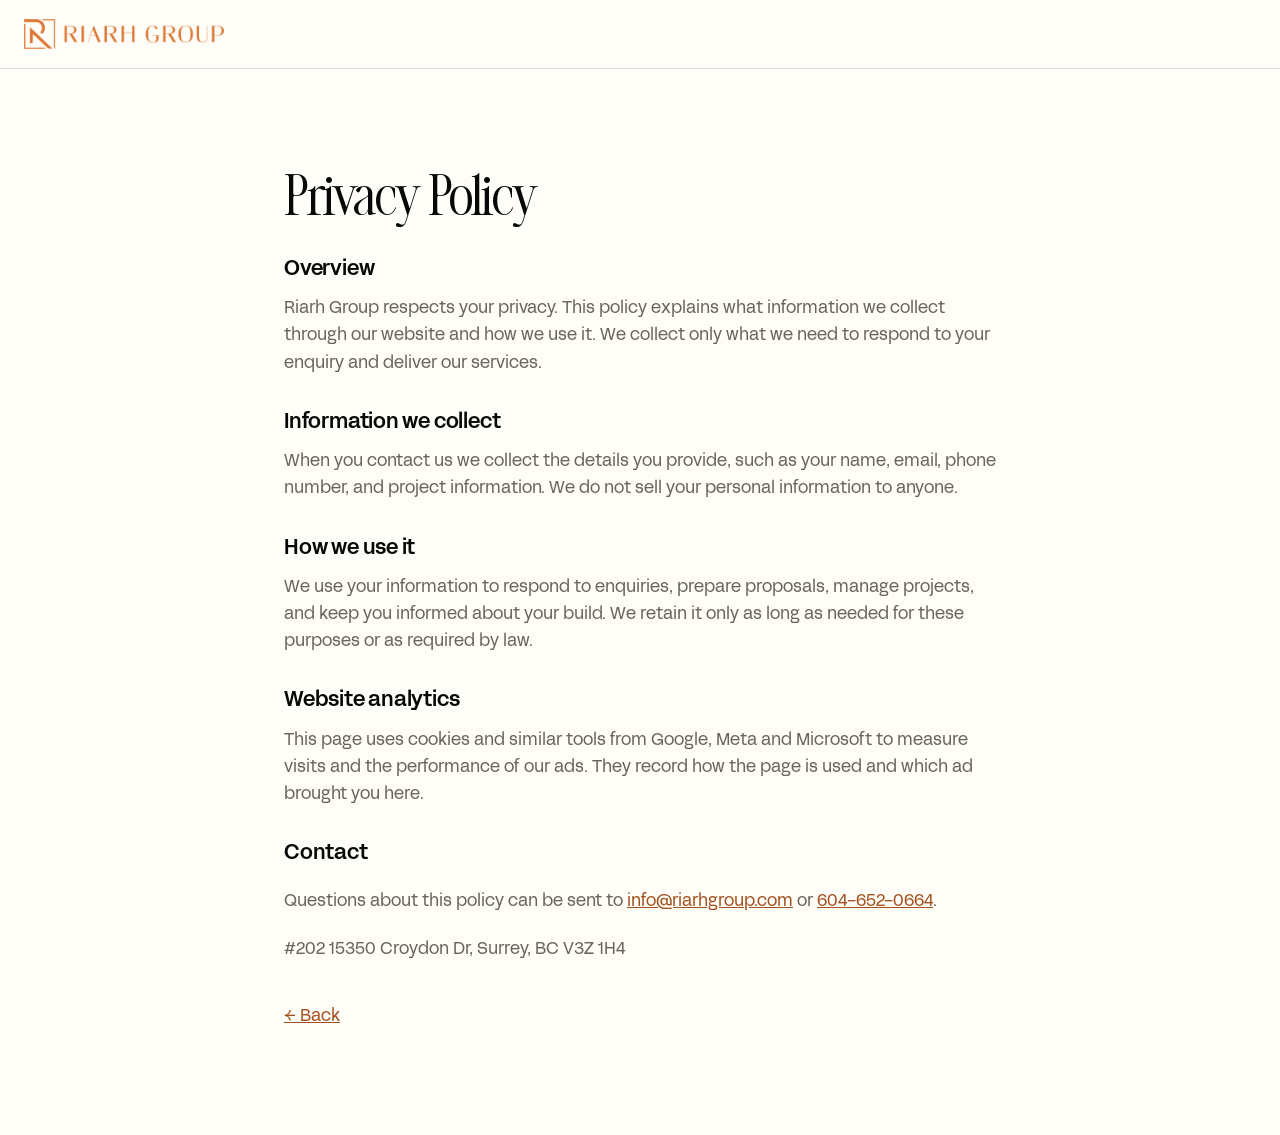
==== privacy.html @ 3d9ef0bd "Riarh Group commercial landing page" ====
<!doctype html>
<html lang="en-CA">
<head>
<meta charset="utf-8">
<meta name="viewport" content="width=device-width,initial-scale=1">
<title>Privacy Policy | Riarh Group</title>
<meta name="robots" content="noindex">
<meta name="theme-color" content="#fffdf8">
<link rel="icon" href="assets/riarh-favicon-192.png">
<link rel="stylesheet" href="styles.css">
<style>
.sec{padding:var(--s9) 0}
.pp{max-width:760px}.pp h1{font-size:var(--fs-h2)}.pp h2{font:500 var(--fs-h3)/1.3 var(--b);margin:var(--s6) 0 var(--s3)}
.pp p{color:var(--mute)}.pp a{display:inline-flex;align-items:center;min-height:44px}.pp p+p{margin-top:var(--s3)}
</style>
</head>
<body>
<header class="top"><div class="wrap"><a class="logo" href="index.html"><img src="assets/riarh-wordmark.png" width="482" height="72" alt="Riarh Group"></a></div></header>
<main class="sec"><div class="wrap pp">
<h1>Privacy Policy</h1>
<h2>Overview</h2>
<p>Riarh Group respects your privacy. This policy explains what information we collect through our website and how we use it. We collect only what we need to respond to your enquiry and deliver our services.</p>
<h2>Information we collect</h2>
<p>When you contact us we collect the details you provide, such as your name, email, phone number, and project information. We do not sell your personal information to anyone.</p>
<h2>How we use it</h2>
<p>We use your information to respond to enquiries, prepare proposals, manage projects, and keep you informed about your build. We retain it only as long as needed for these purposes or as required by law.</p>
<h2>Website analytics</h2>
<p>This page uses cookies and similar tools from Google, Meta and Microsoft to measure visits and the performance of our ads. They record how the page is used and which ad brought you here.</p>
<h2>Contact</h2>
<p>Questions about this policy can be sent to <a href="mailto:info@riarhgroup.com">info@riarhgroup.com</a> or <a href="tel:+16046520664">604-652-0664</a>.</p>
<p>#202 15350 Croydon Dr, Surrey, BC V3Z 1H4</p>
<p style="margin-top:var(--s6)"><a href="index.html">&larr; Back</a></p>
</div></main>
<script src="app.js" defer></script>
</body>
</html>
---- styles.css ----
/* Riarh Group commercial landing page. One stylesheet.
   Cream #fffdf8 page, charcoal #080808 text, terracotta #da7734, tan #b99f7c; light base with two dark bands (rent
   clock, final call to action). Every rule below is the readable final frame: motion.js and hero3d.js only move things
   away from it while a scene plays, then hand it back, so no-JS and reduced motion show the final state.
   Fonts: Silver Editorial (display) + Acid Grotesk 400/500 (body), self-hosted. Every font-size, gap and padding
   comes from the tokens below. */

@font-face{font-family:"Silver Editorial";src:url(assets/fonts/silver-editorial.woff2) format("woff2");font-weight:400;font-display:swap}
@font-face{font-family:"Acid Grotesk";src:url(assets/fonts/acid-grotesk-normal.woff2) format("woff2");font-weight:400;font-display:swap}
@font-face{font-family:"Acid Grotesk";src:url(assets/fonts/acid-grotesk-medium.woff2) format("woff2");font-weight:500;font-display:swap}
/* Until Acid Grotesk arrives, Arial is drawn at about Acid's width (106%), so the hero lines break the same way before
   and after the swap and the form does not jump. */
@font-face{font-family:"Acid Fallback";src:local("Arial"),local("Liberation Sans");size-adjust:106%;ascent-override:80.6%;descent-override:19%;line-gap-override:0%}
/* Display headings: Silver Editorial's comma, period, apostrophe, hyphen and colon nearly vanish at 1x ("Thanks, Sam"
   read as "Thanks. Sam"), so "Riarh Display" takes those few characters from Acid Grotesk. The later face wins for the
   characters in its unicode-range; everything else comes from Silver Editorial (same file as the preload). */
@font-face{font-family:"Riarh Display";src:url(assets/fonts/silver-editorial.woff2) format("woff2");font-weight:400;font-display:swap}
@font-face{font-family:"Riarh Display";src:url(assets/fonts/acid-grotesk-normal.woff2) format("woff2");font-weight:400;font-display:swap;unicode-range:U+2C,U+2E,U+27,U+2018,U+2019,U+2D,U+3A,U+3B}

:root{
  /* colour: brand values; neutrals tinted warm toward the terracotta */
  --bg:#fffdf8; --bg-2:#f5efe4; --card:#fffdf8; --opt:#faf6ef;
  --ink:#080808; --ink-2:#14120f; --ink-3:#24201c;
  --mute:#6b645c; --line:rgba(8,8,8,.12); --line-2:rgba(8,8,8,.24); --paper-line:#e2d9cb;
  --on-dark:#fffdf8; --on-dark-mute:#a8a29a; --dline:rgba(255,253,248,.16); --dline-2:rgba(255,253,248,.3);
  --accent:#da7734; --accent-d:#c4652a; --accent-t:#a3521f; --accent-wash:#f8e9dd; --tan:#b99f7c;
  --err-paper:#b42318;
  /* type scale (10 sizes) */
  --fs-h1:clamp(34px,3.9vw,56px); --fs-callout:clamp(17px,1.65vw,23px); --fs-h2:clamp(30px,3.2vw,46px);
  --fs-h3:21px; --fs-lg:19px; --fs-body:17px; --fs-sm:15px; --fs-label:13px;
  --fs-num:clamp(56px,6.6vw,96px); --fs-xs:11px;
  /* 4px spacing scale */
  --s1:4px; --s2:8px; --s3:12px; --s4:16px; --s5:24px; --s6:32px; --s7:48px; --s8:64px; --s9:96px;
  --radius:10px; --radius-l:14px; --max:1320px; --pad:var(--s5); --sec:var(--s9);
  --d:"Riarh Display","Silver Editorial","Times New Roman",serif;
  --b:"Acid Grotesk","Acid Fallback",system-ui,-apple-system,"Segoe UI",sans-serif;
  --xo:cubic-bezier(.16,1,.3,1);
}
*,*::before,*::after{box-sizing:border-box}
html{-webkit-text-size-adjust:100%;scroll-behavior:smooth;scroll-padding-top:84px;color-scheme:light}
body{margin:0;background:var(--bg);color:var(--ink);font:400 var(--fs-body)/1.6 var(--b);-webkit-font-smoothing:antialiased}
img{max-width:100%;display:block;height:auto}
figure{margin:0}
[hidden]{display:none!important}
a{color:var(--accent-t)}
h1,h2,h3{margin:0;font-weight:400}
h1,h2{font-family:var(--d);letter-spacing:-.01em}
/* Silver Editorial's ascenders + descenders measure ~1.36em of ink (p/y/g over l/k/d): below ~1.42 they touch. */
h1{font-size:var(--fs-h1);line-height:1.44}
h2{font-size:var(--fs-h2);line-height:1.42}
h3{font:500 var(--fs-h3)/1.3 var(--b)}
p,ul,ol{margin:0}
::selection{background:var(--accent);color:var(--ink)}
.wrap{max-width:var(--max);margin:0 auto;padding:0 var(--pad)}
.sr{position:absolute!important;width:1px;height:1px;overflow:hidden;clip:rect(0 0 0 0);white-space:nowrap}

/* Buttons: one primary style everywhere; ghost is the same shape outlined. */
.btn{display:inline-flex;align-items:center;justify-content:center;gap:var(--s3);min-height:52px;padding:0 var(--s5);border-radius:8px;
  background:var(--accent);color:var(--ink);border:1.5px solid var(--accent);font:500 var(--fs-body)/1 var(--b);text-decoration:none;cursor:pointer;
  transition:background .15s,border-color .15s,translate .15s}
.btn:hover{background:var(--accent-d);border-color:var(--accent-d)}
.btn:active{translate:0 1px}
.btn.ghost{background:transparent;color:var(--ink);border-color:var(--line-2)}
.btn.ghost:hover{border-color:var(--accent-t);color:var(--accent-t)}
.btn svg{width:18px;height:18px}
:focus-visible{outline:3px solid var(--accent-t);outline-offset:2px}

/* ---------- Header ---------- */
.top{position:sticky;top:0;z-index:40;background:var(--bg);border-bottom:1px solid var(--line)}
.top .wrap{display:flex;align-items:center;justify-content:space-between;height:68px}
.top .logo{display:inline-flex;align-items:center;min-height:44px}
.top .logo img{width:200px;height:auto}
.top .phone{display:inline-flex;align-items:center;gap:var(--s2);font:500 var(--fs-sm)/1 var(--b);color:var(--ink);text-decoration:none;
  border:1px solid var(--line-2);border-radius:8px;padding:var(--s3) var(--s4);min-height:44px}
.top .phone svg{width:16px;height:16px;color:var(--accent-t)}
.top .phone:hover{border-color:var(--accent-t)}

/* ---------- Hero: words left, the form sitting on a finished interior right ---------- */
/* The photo panel runs from the form column to the right edge of the screen and from the top of the hero to its
   bottom, so the form never floats over empty page: the hero ends 32px under the form. */
.hero{position:relative;overflow:hidden;border-bottom:1px solid var(--line)}
.hgrid{display:grid;grid-template-columns:minmax(0,1fr) minmax(0,500px);column-gap:var(--s8)}
.htext{align-self:center;padding:var(--s6) 0}
.callout{font:400 var(--fs-callout)/1.35 var(--b);color:var(--accent-t);margin-bottom:var(--s4);max-width:32em}
.callout em{font-style:normal;color:var(--accent-t)}
.hero h1{max-width:12.5em}
.offer{margin-top:var(--s5);font-size:var(--fs-lg);line-height:1.55;color:var(--ink);max-width:46ch}
.offer b{font-weight:500;color:var(--ink)}
.h-cta{justify-self:start;margin-top:var(--s5)}
.hproof{margin-top:var(--s5);font:400 var(--fs-label)/1.5 ui-monospace,SFMono-Regular,Menlo,Consolas,monospace;letter-spacing:.02em;color:var(--mute)}
.hproof b{font-weight:400;color:inherit}
.hproof span{margin:0 var(--s2);color:var(--line-2)}
.hstage{--bleed:calc(max(0px,(100vw - var(--max)) / 2) + var(--pad));position:relative;padding:var(--s8) 0 var(--s6) var(--s6)}
.hphoto{position:absolute;z-index:0;top:0;bottom:0;left:0;right:calc(-1 * var(--bleed));background:var(--ink-3)}
/* Desktop: words, the button, the form's first question and the proof line in the left column; the photo card (the
   3D build while it plays) fills the right column. The wrappers step aside so each piece takes its own grid row. */
@media (min-width:1081px){
  .hgrid{min-height:min(calc(100svh - 69px),980px);grid-template-columns:minmax(0,480px) minmax(0,1fr);grid-template-rows:1fr repeat(6,auto) 1fr;padding-block:var(--s4)}
  .htext,.hstage{display:contents}
  .callout,.hero h1,.offer,.h-cta,.formcard,.hproof{grid-column:1}
  .callout{grid-row:2}
  .hero h1{grid-row:3}
  .offer{grid-row:4;margin-top:var(--s3)}
  .h-cta{grid-row:5;margin-top:var(--s4)}
  .formcard{grid-row:6}
  .hproof{grid-row:7;margin-top:var(--s4)}
  .hcard{grid-column:2;grid-row:2/8;align-self:center}
  .hphoto{position:relative;aspect-ratio:4/3;right:auto;border-radius:var(--radius-l)}
  .hphoto img{position:absolute;inset:0}
}
.hphoto img{width:100%;height:100%;object-fit:cover}
.hphoto figcaption{position:absolute;bottom:var(--s4);left:var(--s4);padding:var(--s1) var(--s3);border-radius:6px;background:var(--ink);color:var(--on-dark-mute);font-size:var(--fs-label);line-height:1.6}
.hphoto figcaption b{font-weight:500;color:var(--on-dark)}
.hphoto figcaption::before{content:"";display:inline-block;width:8px;height:8px;margin-right:var(--s2);border-radius:50%;background:var(--accent)}
.cap-x{white-space:nowrap}
/* The 3D build (hero3d.js) draws under the photo; the photo stays the LCP element and the resting frame. While the
   build plays the panel shows a blueprint grid and five step labels, the current one lit. */
.hphoto canvas{position:absolute;inset:0;width:100%;height:100%;display:block;touch-action:pan-y;cursor:grab}
.hphoto img{position:relative;z-index:2;object-position:62% 50%}
@media (min-width:721px){.hphoto{overflow:hidden}}
.hphoto figcaption{z-index:3}
.hphoto.is-3d{background:linear-gradient(rgba(8,8,8,.045) 1px,transparent 1px) 0 0/28px 28px,linear-gradient(90deg,rgba(8,8,8,.045) 1px,transparent 1px) 0 0/28px 28px,var(--bg-2)}
/* the build strip sits under the photo card: on phones always (all steps done at rest), wider screens while it plays */
.h-steps{display:grid;grid-template-columns:repeat(5,minmax(0,1fr));gap:var(--s2);margin:var(--s3) 0 0;padding:0;list-style:none}
@media (min-width:721px){.h-steps:not(.is-live){visibility:hidden}}
.h-steps li{display:grid;gap:6px;font:500 var(--fs-label)/1.25 var(--b);color:var(--mute);min-width:0}
.h-steps li::before{content:"";display:block;height:3px;border-radius:2px;background:var(--paper-line)}
.h-steps.h-narrow{gap:var(--s1)}
/* each step has a long and a short label: the short one on phones and narrow cards */
.h-steps .sh,.h-steps.h-narrow .lg{display:none}
.h-steps.h-narrow .sh{display:inline}
@media (max-width:720px){.h-steps .lg{display:none}.h-steps .sh{display:inline}}
.h-steps.h-narrow li{font-size:var(--fs-xs)}
.h-steps.h-two{grid-template-columns:repeat(3,minmax(0,1fr));row-gap:var(--s2)}
.h-steps li.on,.h-steps li.done{color:var(--ink)}
.h-steps li.on::before{background:var(--accent)}
.h-steps li.done::before{background:var(--ink)}
.h-play{position:absolute;z-index:3;top:var(--s4);right:var(--s4);min-height:44px;padding:0 var(--s4);border:0;border-radius:8px;background:var(--card);color:var(--ink);
  font:500 var(--fs-label)/1 var(--b);cursor:pointer;box-shadow:0 6px 18px rgba(8,8,8,.18)}
.h-play:hover{color:var(--accent-t)}
.h-pause{position:absolute;z-index:3;bottom:var(--s4);right:var(--s4);display:grid;place-items:center;width:44px;height:44px;padding:0;border:0;border-radius:8px;background:var(--card);color:var(--ink);cursor:pointer;box-shadow:0 6px 18px rgba(8,8,8,.18)}
.h-pause svg{width:16px;height:16px;fill:currentColor;stroke:currentColor;stroke-width:2.2;stroke-linecap:round;stroke-linejoin:round}
.h-pause:hover{color:var(--accent-t)}

/* ---------- Form (cream card on the photo) ---------- */
.formcard{position:relative;max-width:460px;background:var(--card);color:var(--ink);border-radius:16px;padding:var(--s6);box-shadow:0 24px 60px rgba(8,8,8,.32)}
.f-top{display:flex;justify-content:space-between;align-items:baseline;gap:var(--s3)}
.f-note{font-size:var(--fs-label);color:var(--mute)}
.f-count{font-size:var(--fs-label);color:var(--mute);white-space:nowrap}
.f-bar{height:5px;background:var(--paper-line);border-radius:5px;margin:var(--s3) 0 var(--s5);overflow:hidden}
.f-bar i{display:block;height:100%;width:0;background:var(--accent);border-radius:5px;transition:width .35s ease}
.step{border:0;margin:0;padding:0;min-width:0}
.step legend{font:400 var(--fs-h3)/1.3 var(--d);color:var(--ink);padding:0;margin-bottom:var(--s4)}
.opts{display:grid;gap:var(--s2)}
.opts.two{grid-template-columns:1fr 1fr}
.opt{position:relative;display:flex;align-items:center;gap:var(--s3);min-height:52px;padding:var(--s3) var(--s4);border:1.5px solid var(--paper-line);
  border-radius:var(--radius);cursor:pointer;font-size:var(--fs-sm);line-height:1.3;color:var(--ink);background:var(--opt);transition:border-color .15s,background .15s,scale .15s}
.opt:hover{border-color:var(--tan)}
.opt:active{scale:.985}
.opt input{position:absolute;opacity:0;pointer-events:none}
.opt .tick{flex:none;width:20px;height:20px;border-radius:50%;border:1.5px solid #9b9187;display:grid;place-items:center;transition:background .15s,border-color .15s}
.opt .tick::after{content:"";width:10px;height:10px;border-radius:50%;background:var(--card);scale:0;transition:scale .15s}
.opt:has(input:checked){border-color:var(--accent);background:var(--accent-wash)}
.opt:has(input:checked) .tick{border-color:var(--accent-t);background:var(--accent-t)}
.opt:has(input:checked) .tick::after{scale:1}
.opt:has(input:focus-visible){outline:3px solid var(--accent-t);outline-offset:2px}
.f-nav{display:flex;align-items:center;justify-content:space-between;gap:var(--s3);margin-top:var(--s5)}
.f-back{background:none;border:0;color:var(--mute);font:400 var(--fs-sm) var(--b);cursor:pointer;padding:var(--s3) var(--s1);min-height:48px}
.f-back:hover{color:var(--ink)}
.f-nav .btn{flex:1}
.f-nav:has(.f-back[hidden]):has(.btn[hidden]){display:none}
.fields{display:grid;grid-template-columns:1fr 1fr;gap:var(--s3)}
.fields .full{grid-column:1/-1}
.field label{display:block;font-size:var(--fs-sm);color:var(--ink);margin-bottom:var(--s1)}
.callnote{margin:calc(-1 * var(--s2)) 0 var(--s4);font-size:var(--fs-sm);color:var(--mute)}
.notes summary{cursor:pointer;font-size:var(--fs-sm);color:var(--accent-t);min-height:44px;display:flex;align-items:center;list-style:none}
.notes summary::-webkit-details-marker{display:none}
.notes summary span{color:var(--mute);margin-left:var(--s1)}
.notes input,.notes textarea{margin-top:var(--s2)}
.field input,.field textarea{width:100%;min-height:48px;padding:var(--s3) var(--s4);border:1.5px solid var(--paper-line);border-radius:8px;
  font:400 16px/1.4 var(--b);color:var(--ink);background:var(--opt)}
.field textarea{min-height:72px;resize:vertical}
.field input::placeholder,.field textarea::placeholder{color:var(--mute)}
.field input:focus,.field textarea:focus{border-color:var(--accent-t);outline:none;box-shadow:0 0 0 3px rgba(218,119,52,.22)}
.field .err{display:none;font-size:var(--fs-label);color:var(--err-paper);margin-top:var(--s1)}
.field.bad input{border-color:var(--err-paper)}
.field.bad .err{display:block}
.step-err{display:none;font-size:var(--fs-sm);color:var(--err-paper);margin-top:var(--s3)}
.step.bad .step-err{display:block}
.note{margin-top:var(--s3);padding:var(--s3);border-radius:8px;background:var(--accent-wash);font-size:var(--fs-sm);color:var(--ink)}
.f-foot{display:flex;justify-content:space-between;align-items:center;gap:var(--s3);margin-top:var(--s4);padding-top:var(--s3);border-top:1px solid var(--paper-line);font-size:var(--fs-label);color:var(--mute)}
.f-foot a{color:var(--mute);display:inline-flex;align-items:center;min-height:44px}
.f-msg{margin-top:var(--s3);font-size:var(--fs-sm);color:var(--err-paper)}
/* answers wrap as a row of chips; the progress bar appears from step 2 on */
.formcard .opts{display:flex;flex-wrap:wrap;gap:var(--s2)}
.formcard .opt{min-height:44px;padding:0 var(--s4)}
.opt .tick{display:none}
.formcard:has(.step:first-of-type:not([hidden])) .f-bar{display:none}
/* desktop: the form sits in the words column as a flat card */
@media (min-width:1081px){
  .formcard{margin-top:var(--s4);padding:var(--s5);box-shadow:none;border:1px solid var(--paper-line)}
  .f-bar{margin:var(--s2) 0 var(--s4)}
  .f-nav{margin-top:var(--s3)}
  .f-nav .btn{min-height:48px}
  .f-foot{margin-top:var(--s3);padding-top:0}
}
@media (prefers-reduced-motion:no-preference){.step.in{animation:stepIn .28s var(--xo)}}
@keyframes stepIn{from{translate:0 6px}to{translate:0 0}}

/* ---------- Scene 02, the offer: your answers become a scoped fit-out review sheet ---------- */
.rv{background:var(--bg-2);padding:var(--s9) 0}
.rv-g{position:relative;display:grid;grid-template-columns:minmax(0,.82fr) minmax(0,1.18fr);gap:var(--s7);align-items:center}
.o-beams{position:absolute;inset:0;z-index:3;width:100%;height:100%;pointer-events:none;overflow:visible}
.o-b0{fill:none;stroke:var(--accent);stroke-opacity:.55;stroke-width:2.5;stroke-linejoin:round}
.o-b1{fill:none;stroke:var(--accent);stroke-width:3;stroke-linecap:round;stroke-linejoin:round;filter:drop-shadow(0 0 5px rgba(218,119,52,.8))}
.o-in{position:relative;z-index:2;display:grid;gap:var(--s5);align-content:center}
.o-q{display:grid;gap:var(--s2)}
.o-lab{font-size:var(--fs-label);letter-spacing:.12em;text-transform:uppercase;color:var(--mute)}
.o-row{display:flex;flex-wrap:wrap;gap:var(--s2);align-items:center}
.chip{display:inline-flex;align-items:center;min-height:44px;padding:0 var(--s3);border:1.5px solid var(--paper-line);border-radius:var(--radius);
  background:var(--card);color:var(--ink);font:400 var(--fs-sm)/1 var(--b);white-space:nowrap;transition:border-color .15s,background .15s}
button.chip{cursor:pointer}
button.chip:hover{border-color:var(--tan)}
.chip[aria-pressed="true"],#o-size{border-color:var(--accent);background:var(--accent-wash)}
.ex{display:inline-block;padding:var(--s1) 6px;border-radius:5px;background:var(--accent-wash);color:var(--accent-t);font:500 var(--fs-xs)/1 var(--b);letter-spacing:.08em;text-transform:uppercase;white-space:nowrap}
.sheet{position:relative;z-index:2;margin-top:var(--s7);background:var(--card);border:1px solid var(--line-2);border-radius:var(--radius-l);box-shadow:0 34px 70px -34px rgba(8,8,8,.3);overflow:clip}
.sh-top{display:flex;align-items:center;gap:var(--s3);padding:var(--s3) var(--s5);background:var(--bg-2);border-bottom:1px solid var(--paper-line);font-size:var(--fs-sm)}
.sh-ico{position:relative;flex:none;width:18px;height:18px}
.sh-ico svg{position:absolute;inset:0;width:18px;height:18px;fill:none;stroke:var(--ink);stroke-width:1.8}
.sh-ico .sh-doc{stroke-linejoin:round}
.sh-ico .sh-spin{stroke:var(--accent);stroke-dasharray:28;stroke-dashoffset:8}
.sh-top b{font-weight:500}
.sh-top .ex{margin-left:auto}
.sh-meta{display:flex;flex-wrap:wrap;gap:var(--s2);padding:var(--s4) var(--s5) var(--s1)}
.slot{position:relative;display:inline-grid;min-width:96px;height:36px;border:1.5px dashed var(--tan);border-radius:8px}
.slot b{display:grid;place-items:center;margin:-1.5px;padding:0 var(--s3);border-radius:7px;background:var(--ink);color:var(--on-dark);font:500 var(--fs-sm)/1 var(--b);white-space:nowrap}
.slot-fl{position:absolute;inset:-6px;border:2px solid var(--accent);border-radius:12px;pointer-events:none}
.sh-body{display:grid;grid-template-columns:repeat(3,minmax(0,1fr));gap:var(--s5);padding:var(--s1) var(--s5) var(--s2)}
.sh-sec{display:grid;gap:var(--s3);align-content:start;padding:var(--s4) 0}
.sh-sec h3{position:relative;min-height:calc(2.84em + var(--s4));padding-top:var(--s4);font:400 var(--fs-h3)/1.42 var(--d)}
.sh-sec h3::before{content:"";position:absolute;left:0;right:0;top:0;height:1.5px;background:var(--ink);transform-origin:0 50%;transform:scaleX(var(--rule,1))}
.sh-sec ul{list-style:none;padding:0;display:grid;gap:var(--s2)}
.sh-sec li{position:relative;display:flex;gap:var(--s2);align-items:flex-start;line-height:1.35}
.sh-sec li svg{flex:none;width:17px;height:17px;margin-top:3px;color:var(--accent-t)}
.sh-sk{position:absolute;left:26px;top:6px;width:min(80%,190px);height:11px;border-radius:4px;background:var(--bg-2);transform-origin:0 50%}
.sh-foot{display:flex;flex-wrap:wrap;gap:var(--s3);align-items:center;justify-content:space-between;padding:var(--s4) var(--s5);border-top:1px solid var(--paper-line);background:var(--bg-2)}
.sh-foot p{font-size:var(--fs-sm)}
.team{grid-column:1/-1}

/* ---------- Scene 03, the rent clock (dark band): the visitor's own rent, a shut door and a 52-week board ---------- */
.cost{background:var(--ink);color:var(--on-dark);padding:var(--s9) 0}
.cost-g{display:grid;grid-template-columns:minmax(0,.72fr) minmax(0,1.28fr);grid-template-areas:"t vis" "cta vis";gap:var(--s6) var(--s8);align-items:start}
.cost-t{grid-area:t;position:relative;z-index:1}
.cost h2{color:var(--on-dark)}
.calc{display:grid;gap:var(--s4);margin-top:var(--s5)}
.cf label{display:block;font-size:var(--fs-label);letter-spacing:.12em;text-transform:uppercase;color:var(--on-dark-mute);margin-bottom:var(--s2)}
/* the Example values are real values in the controls, each labelled Example until the visitor changes it */
.cf-row{display:flex;align-items:center;gap:var(--s3)}
.cf-out{font:500 var(--fs-h3)/1.2 var(--b);color:var(--on-dark);font-variant-numeric:tabular-nums}
.cf-box{display:flex;align-items:center;width:min(100%,200px);border:1.5px solid var(--dline-2);border-radius:8px;background:var(--ink-2);transition:border-color .15s}
.cf-box:focus-within{border-color:var(--accent);box-shadow:0 0 0 3px rgba(218,119,52,.3)}
.cf-box input{flex:1;width:0;min-width:0;min-height:56px;padding:var(--s2) var(--s4);border:0;background:transparent;color:var(--on-dark);font:500 var(--fs-h3)/1 var(--b);outline:none}
.cf-range{display:block;width:100%;height:28px;margin:var(--s3) 0 0;background:transparent;cursor:ew-resize;-webkit-appearance:none;appearance:none}
/* a drawn track (filled up to the thumb by --v, set from app.js) so it reads on the dark band */
.cf-range::-webkit-slider-runnable-track{height:6px;border-radius:3px;background:linear-gradient(90deg,var(--accent) var(--v,21.6%),var(--dline-2) 0)}
.cf-range::-moz-range-track{height:6px;border-radius:3px;background:linear-gradient(90deg,var(--accent) var(--v,21.6%),var(--dline-2) 0)}
.cf-range::-webkit-slider-thumb{-webkit-appearance:none;width:20px;height:20px;margin-top:-7px;border-radius:50%;border:3px solid var(--on-dark);background:var(--accent)}
.cf-range::-moz-range-thumb{width:14px;height:14px;border-radius:50%;border:3px solid var(--on-dark);background:var(--accent)}
.cf-range:focus-visible{outline:3px solid var(--accent);outline-offset:4px;border-radius:4px}
.calc-how{font-size:var(--fs-sm);color:var(--on-dark-mute)}
.calc-cta{grid-area:cta;justify-self:start;align-self:end}
.r-vis{grid-area:vis;display:grid;gap:var(--s4);min-width:0}
.r-top{display:grid;grid-template-columns:auto minmax(0,1fr);gap:var(--s6);align-items:center}
.r-shopw{position:relative;width:clamp(124px,17vw,250px)}
.r-glow{position:absolute;inset:-30% -10% -10% -45%;background:radial-gradient(45% 45% at 62% 62%,rgba(218,119,52,.55),transparent 70%);pointer-events:none}
.r-shop{position:relative;display:block;width:100%;height:auto;overflow:visible}
.r-st{fill:none;stroke:var(--on-dark);stroke-width:2;stroke-linejoin:round}
.r-gl{fill:var(--ink-2)}
.r-lit{fill:#f0a062}
.r-sign{fill:var(--accent)}
/* resting frame: the door has swung open on its hinge (left edge) and the unit is lit */
.r-door{fill:var(--ink-3);stroke:var(--on-dark);stroke-width:2;vector-effect:non-scaling-stroke;transform-box:fill-box;transform-origin:0 50%;transform:scaleX(.14) skewY(-14deg)}
.calc-out{min-width:0;transform-origin:0 70%}
.co-t{font-size:var(--fs-lg);line-height:1.4;color:var(--on-dark)}
.co-t b{display:block;margin-bottom:var(--s2);font:400 var(--fs-num)/1.1 var(--d);color:var(--accent);font-variant-numeric:tabular-nums;letter-spacing:-.01em}
.co-w{margin-top:var(--s2);font-size:var(--fs-sm);color:var(--on-dark-mute)}
.co-n{font-weight:400;color:var(--on-dark-mute);font-variant-numeric:tabular-nums}
.co-n.is-empty{font-weight:400;color:var(--on-dark-mute)}
.co-l{font-size:var(--fs-sm);color:var(--on-dark-mute)}
.co-n.is-empty + .co-l{display:none}
.cost .ex{background:var(--ink-3);color:#f2a46e}
.calc-msg{margin-top:var(--s3);font-size:var(--fs-sm);color:#f2b48a}
.calc-msg:empty{display:none}
.r-cap{font-size:var(--fs-xs);letter-spacing:.12em;text-transform:uppercase;color:var(--on-dark-mute)}
.r-grid{display:grid;grid-template-columns:repeat(13,minmax(0,1fr));gap:var(--s1)}
.r-grid i{position:relative;display:block;aspect-ratio:1;border-radius:3px;background:#262422;box-shadow:inset 0 0 0 1px #34312d;overflow:hidden}
/* --rv (rent block) and --sv (sales) are 0 or 1 at rest from the classes; motion.js drives them per frame */
.r-grid i.r-f{--rv:1}
.r-grid i.r-s{--sv:1}
.r-grid i::after{content:"";position:absolute;inset:0;background:var(--accent);transform:scaleY(var(--rv,0));transform-origin:50% 100%}
.r-grid i::before{content:"";position:absolute;inset:0;background:rgba(255,253,248,.82);opacity:var(--sv,0)}
/* the first week of sales, where the doors open: a terracotta ring around a cream cell */
.r-grid i.r-o{outline:2px solid var(--accent);outline-offset:-2px}
.r-grid i.r-o::before{inset:3px}
.r-leg{display:flex;flex-wrap:wrap;gap:var(--s2) var(--s5);font-size:var(--fs-label);color:var(--on-dark-mute)}
.r-leg span{display:inline-flex;gap:var(--s2);align-items:center}
.r-leg i{width:12px;height:12px;border-radius:3px;background:var(--accent)}
.r-leg i.r-s{background:rgba(255,253,248,.82)}

/* ---------- Scene 04, projects: one real build centred at a time ----------
   Base (no JS, phones, reduced motion): a native swipe row with centre snap and a peek of the next card.
   Desktop with motion: motion.js adds .is-scrub on the way in (pinned, scrubbed by scroll). */
.work{padding:var(--s9) 0;overflow:clip}
/* pinned scrub (desktop with motion): the block holds under the header for 3.25 screens of scroll */
.work.is-scrub{height:calc(425svh - 69px);padding:0}
.work.is-scrub > .wrap{position:sticky;top:69px;height:calc(100svh - 69px);display:flex;flex-direction:column;justify-content:center}
.is-swipe .pj-n,.is-swipe .pj-rail{display:block}
.work-h{display:flex;align-items:baseline;justify-content:space-between;gap:var(--s5);margin-bottom:var(--s6)}
/* the photos carry this section: its heading is a small label above them */
.work-h h2{font:500 var(--fs-label)/1.4 var(--b);font-variant-ligatures:none;letter-spacing:.12em;text-transform:uppercase;color:var(--ink)}
.pj-n{display:none;font-size:var(--fs-sm);color:var(--ink);font-variant-numeric:tabular-nums}
.pj-n b{font-weight:500;color:var(--accent-t)}
.pj-view{margin-inline:calc(-1 * var(--pad));overflow-x:auto;scroll-snap-type:x mandatory;scrollbar-width:none}
.pj-track{display:flex;gap:var(--s4);padding-inline:var(--pad)}
.pj-card{flex:0 0 var(--cw,min(68%,880px));display:grid;gap:var(--s3);align-content:start;scroll-snap-align:center;transform-origin:50% 40%}
.pj-ph{position:relative;aspect-ratio:16/10;border-radius:var(--radius-l);overflow:hidden;background:var(--bg-2)}
.pj-ph img{width:100%;height:100%;object-fit:cover}
.pj-ph::after{content:"";position:absolute;inset:0;background:var(--bg);opacity:var(--dim,0);pointer-events:none}
.pj-card figcaption{display:flex;flex-wrap:wrap;gap:var(--s1) var(--s3);align-items:center}
.pj-name{font:400 var(--fs-callout)/1.42 var(--d)}
.pj-city{font-size:var(--fs-sm);color:var(--mute)}
.pj-scope{padding:var(--s2) var(--s3);border:1px solid var(--paper-line);border-radius:7px;background:var(--card);font:500 var(--fs-sm)/1 var(--b);transition:background-color .3s,border-color .3s}
.pj-card.on .pj-scope{background:var(--accent);border-color:var(--accent)}
.pj-rail{display:none;position:relative;height:2px;margin-top:var(--s5);background:var(--paper-line)}
.pj-rail i{position:absolute;inset:0;background:var(--ink);transform-origin:0 50%;transform:scaleX(var(--p,0))}
/* the pinned strip runs the full screen width and fades out over its last 72px at each edge (no hard crop) */
.is-scrub .pj-view{overflow:hidden;scroll-snap-type:none;margin-inline:calc(50% - 50vw);
  -webkit-mask-image:linear-gradient(90deg,transparent,#000 72px,#000 calc(100% - 72px),transparent);mask-image:linear-gradient(90deg,transparent,#000 72px,#000 calc(100% - 72px),transparent)}
.anim .is-scrub .pj-track{will-change:transform}
.is-scrub .pj-rail{display:block}
.is-scrub .pj-n{display:block}
/* filled only with confirmed figures; hidden until then */
.pj-more{display:flex;gap:var(--s5);margin:var(--s2) 0 0;font-size:var(--fs-sm)}
.pj-more dt{color:var(--mute)}.pj-more dd{margin:0;font-weight:500}

/* ---------- Scene 05, offices: BC and Alberta lean back like a site plan and four pins land ---------- */
.loc{padding:var(--s9) 0;overflow-x:clip}
.loc-g{display:grid;grid-template-columns:minmax(0,.62fr) minmax(0,1.38fr);grid-template-areas:"head map" "list map";gap:var(--s5) var(--s7);align-items:start}
.of-head{grid-area:head;align-self:end}
.of-badge{display:inline-flex;gap:var(--s2);align-items:center;margin-top:var(--s4);padding:var(--s2) var(--s3);border-radius:8px;background:var(--accent-wash);font:500 var(--fs-sm)/1.2 var(--b)}
.of-badge i{width:8px;height:8px;border-radius:50%;background:var(--accent)}
.offices{grid-area:list;list-style:none;margin:0;padding:0;display:grid}
.office{display:grid;grid-template-columns:minmax(0,1fr) auto;gap:0 var(--s3);padding:var(--s3) 0;border-top:1px solid var(--line)}
.office:last-child{border-bottom:1px solid var(--line)}
.office b{font:400 var(--fs-h3)/1.42 var(--d);transition:color .2s}
.office span{grid-column:1;font-size:var(--fs-sm);color:var(--mute)}
.office a{grid-column:2;grid-row:1/3;align-self:center;display:inline-flex;align-items:center;min-height:44px;font-weight:500;color:var(--ink);font-variant-numeric:tabular-nums;text-decoration:none}
.office.hl b{color:var(--accent-t)}
.of-map{grid-area:map;min-width:0;padding:2% 64px 4% 2%;perspective:1000px;perspective-origin:50% 0%}
.of-plane{position:relative;aspect-ratio:600/416;transform-style:preserve-3d;transform:rotateX(var(--tilt,54deg)) rotateZ(-7deg);transform-origin:50% 55%}
.of-plane svg{position:absolute;inset:0;width:100%;height:100%;overflow:visible;transform:translateZ(-2px)}
.of-grid{fill:none;stroke:rgba(8,8,8,.07);stroke-width:1}
.of-ab{fill:#f8f3eb;stroke:var(--tan);stroke-width:1.2}
.of-bc{fill:rgba(218,119,52,.2);stroke:var(--accent);stroke-width:1.8}
.of-bcg{display:none;fill:var(--accent)}
.pin{position:absolute;width:0;height:0;transform-style:preserve-3d}
.pin-shadow{position:absolute;left:-12px;top:-6px;width:24px;height:12px;border-radius:50%;background:radial-gradient(closest-side,rgba(8,8,8,.45),rgba(8,8,8,0));transform:scale(var(--fs,1))}
.pin-stand{position:absolute;left:0;bottom:0;width:0;transform-origin:0 100%;transform-style:preserve-3d;transition:transform .3s var(--xo);
  transform:rotateZ(7deg) rotateX(calc(-1 * var(--tilt,54deg))) translateY(calc(-1 * var(--dy,0px))) translateZ(var(--lift,0px)) scale(var(--pv,1))}
.is-play .pin-stand{transition:none}
.pin.up{--lift:14px}
.pin-stem{position:absolute;left:-2px;bottom:0;width:4px;height:var(--h,40px);border-radius:2px;background:var(--ink)}
.pin-top{position:absolute;left:0;bottom:var(--h,40px)}
.pin-head{position:absolute;left:-7px;top:-7px;width:14px;height:14px;border-radius:50%;background:var(--ink);box-shadow:0 0 0 3px var(--bg)}
.pin-ring{position:absolute;left:-7px;top:-7px;width:14px;height:14px;border-radius:50%;border:2px solid var(--accent)}
.pin-lab{position:absolute;top:-12px;right:14px;padding:6px var(--s2);border-radius:6px;background:var(--ink);color:var(--on-dark);font:500 var(--fs-label)/1 var(--b);white-space:nowrap}
.pin-main .pin-stem{left:-2.5px;width:5px;background:var(--accent)}
.pin-main .pin-head{left:-9px;top:-9px;width:18px;height:18px;background:var(--accent)}
.pin-main .pin-lab{background:var(--accent);color:var(--ink)}
/* Edmonton and Calgary sit beside the BC/Alberta border: their names go to the right, off the line */

/* ---------- FAQ ---------- */
.faq{padding:0 0 var(--s9)}
.faq-g{display:grid;grid-template-columns:minmax(0,4fr) minmax(0,8fr);gap:var(--s7);padding-top:var(--s8);border-top:1px solid var(--line)}
.faq details{border-bottom:1px solid var(--line)}
.faq details:first-child{border-top:1px solid var(--line)}
.faq summary{list-style:none;display:flex;justify-content:space-between;align-items:center;gap:var(--s4);min-height:64px;padding:var(--s4) 0;cursor:pointer;
  font:400 var(--fs-h3)/1.42 var(--d);color:var(--ink)}
.faq summary::-webkit-details-marker{display:none}
/* a plus that turns 45 degrees when the answer opens */
.faq summary::after{content:"+";flex:none;font:400 var(--fs-h3)/1 var(--b);color:var(--ink);transition:rotate .2s var(--xo)}
.faq details[open] summary::after{rotate:45deg}
.faq details p{padding:0 0 var(--s5);color:var(--mute);max-width:62ch}

/* ---------- Scene 06, final call (dark band): a band of light crosses the dusk storefront ----------
   Base (no JS): the plain photo with the sign glow. With JS, .is-lights layers a dimmed copy under a masked lit copy;
   the mask resting at 8% is the scene's last frame, which is also the reduced-motion state. */
.final{background:var(--ink);color:var(--on-dark)}
.final-g{display:grid;grid-template-columns:minmax(0,.7fr) minmax(0,1.3fr)}
.c-panel{display:grid;align-content:center;gap:var(--s6);padding:var(--s9) var(--s7) var(--s9) max(var(--pad),calc((100vw - var(--max)) / 2 + var(--pad)))}
.final h2{color:var(--on-dark);font-size:var(--fs-h1);max-width:5.8em}
.final .acts{display:flex;align-items:center;gap:var(--s5);flex-wrap:wrap}
.final .acts a.tel{color:var(--on-dark-mute);font-size:var(--fs-body);display:inline-flex;align-items:center;gap:var(--s2);min-height:44px;text-decoration:none}
.final .acts a.tel b{font-weight:500;color:var(--on-dark)}
.pic{position:relative;overflow:hidden;min-height:clamp(380px,46vw,620px)}
.pic-lay{position:absolute;inset:0;transform-origin:60% 60%;transform:scale(1.07)}
.pic-lay img,.pic-dim{position:absolute;inset:0;width:100%;height:100%;object-fit:cover;object-position:50% 72%}
.pic-dim{background:url(assets/img/final.webp) 50% 72%/cover no-repeat;filter:brightness(.3) saturate(.5)}
.is-lights .pic-lit{filter:contrast(1.22) saturate(1.25) brightness(1.06);
  -webkit-mask-image:linear-gradient(90deg,#000 42%,transparent 58%),linear-gradient(180deg,rgba(0,0,0,.25) 0,rgba(0,0,0,.25) 22%,#000 46%);mask-image:linear-gradient(90deg,#000 42%,transparent 58%),linear-gradient(180deg,rgba(0,0,0,.25) 0,rgba(0,0,0,.25) 22%,#000 46%);
  -webkit-mask-size:300% 100%,100% 100%;mask-size:300% 100%,100% 100%;-webkit-mask-repeat:no-repeat;mask-repeat:no-repeat;
  -webkit-mask-position:calc(var(--m,8) * 1%) 0,0 0;mask-position:calc(var(--m,8) * 1%) 0,0 0;-webkit-mask-composite:source-in;mask-composite:intersect}
.pic-band{position:absolute;top:18%;bottom:0;left:calc(var(--bx,-30) * 1%);width:22%;background:linear-gradient(90deg,transparent,rgba(255,190,110,.42),transparent);mix-blend-mode:screen;pointer-events:none;
  -webkit-mask-image:linear-gradient(180deg,transparent 0,#000 22%);mask-image:linear-gradient(180deg,transparent 0,#000 22%)}
.pic-glow{position:absolute;inset:0;background:radial-gradient(40% 24% at 50% 72%,rgba(255,176,96,.36),transparent 70%);mix-blend-mode:screen;pointer-events:none}

/* ---------- Footer ---------- */
.foot{padding:var(--s6) 0;font-size:var(--fs-sm);color:var(--mute);border-top:1px solid var(--line)}
.foot .wrap{display:flex;justify-content:space-between;align-items:center;gap:var(--s5);flex-wrap:wrap}
.foot img{width:150px}
/* words that must never split across lines: "fit-out" in headlines */
.nw{white-space:nowrap}
h1,h2{text-wrap:balance}
.foot a{color:var(--mute);display:inline-flex;align-items:center;min-height:44px}

/* ---------- Sticky mobile CTA ---------- */
.stick{display:none}

/* ---------- Tablet ---------- */
@media (max-width:1080px){
  :root{--sec:80px}
  .hgrid{grid-template-columns:1fr}
  .htext{padding:var(--s6) 0 var(--s5)}
  .hero h1{max-width:none}
  /* form and photo side by side under the words: the photo is as tall as the form, so neither leaves a hole */
  .hstage{display:grid;grid-template-columns:minmax(0,460px) minmax(0,1fr);gap:var(--s4);padding:0 0 var(--s6)}
  .formcard{order:-1;max-width:none;background:var(--bg-2);border:1px solid var(--paper-line);box-shadow:0 12px 32px rgba(8,8,8,.08)}
  .hcard{display:flex;flex-direction:column}
  .hphoto{flex:1;min-height:240px;position:relative;right:auto;border-radius:var(--radius-l);overflow:hidden}
  .hphoto img{position:absolute;inset:0}
  .hphoto figcaption{left:var(--s4);max-width:calc(100% - 2 * var(--s4))}
  .rv-g,.faq-g{grid-template-columns:1fr;gap:var(--s6)}
  .sheet{margin-top:0}
  .cost-g{grid-template-columns:1fr;grid-template-areas:"t" "vis" "cta";gap:var(--s6)}
  .loc-g{grid-template-columns:1fr;grid-template-areas:"head" "map" "list"}
  .of-map{padding:2% 8% 4%}
  .final-g{grid-template-columns:1fr}
  .c-panel{padding:var(--s8) var(--pad)}
  .pic{min-height:0;aspect-ratio:4/3}
  .final h2{max-width:none}
}

/* ---------- Mobile ---------- */
@media (max-width:720px){
  :root{--sec:var(--s8);--pad:var(--s4);--fs-h1:clamp(28px,7.9vw,30px);--fs-h2:30px;--fs-h3:19px;--fs-lg:17px}
  .top .wrap{height:60px}
  .top .logo img{width:160px}
  .top .phone span{display:none}
  .top .phone{width:48px;height:48px;justify-content:center;padding:0}
  .top .phone svg{width:20px;height:20px}
  /* phones: words and the button, the photo card with the build strip under it, the form, then
     the proof line. The wrappers step aside (display:contents) so each piece takes its own row. */
  .hgrid{grid-template-columns:minmax(0,1fr);padding:var(--s4) var(--pad) var(--s7)}
  .htext,.hstage{display:contents}
  .hero h1{line-height:1.48}
  .callout{font-size:var(--fs-sm);margin-bottom:var(--s2)}
  .offer{margin-top:var(--s2);font-size:var(--fs-sm)}
  .h-cta{grid-row:4;margin-top:var(--s4);min-height:48px}
  .hcard{grid-row:5;margin-top:var(--s5)}
  .hphoto{position:relative;inset:auto;aspect-ratio:8/7;border-radius:var(--radius-l);overflow:hidden}
  .hphoto img{position:absolute;inset:0}
  .hphoto figcaption{left:var(--s3);bottom:var(--s3)}
  .cap-x{display:none}
  .formcard{grid-row:6;margin-top:var(--s5);padding:var(--s4);background:var(--card);box-shadow:none}
  .hproof{grid-row:7;margin-top:var(--s4)}
  .hproof span{margin:0 var(--s1)}
  .f-bar{margin:var(--s2) 0 var(--s4)}
  .step legend{margin-bottom:var(--s2)}
  .opt{min-height:48px;padding:var(--s2) var(--s3)}
  .fields{grid-template-columns:1fr}
  .f-nav{flex-direction:column;align-items:stretch;gap:var(--s1)}
  .f-back{align-self:flex-start}
  .h-play{top:var(--s3);right:var(--s3)}
  .h-pause{bottom:var(--s3);right:var(--s3)}
  .h-steps li{font-size:var(--fs-xs)}
  .rv,.cost,.work,.loc{padding:var(--s8) 0}
  .work-h{margin-bottom:var(--s5)}
  .sh-top,.sh-meta,.sh-body,.sh-foot{padding-inline:var(--s4)}
  .sh-body{grid-template-columns:1fr;gap:0}
  .sh-sec h3{min-height:0}
  .sh-foot .btn{width:100%}
  .r-top{grid-template-columns:104px minmax(0,1fr);gap:var(--s4)}
  .pj-card{flex-basis:var(--cw,80%)}
  .r-shopw{width:104px}
  .pj-card figcaption{display:grid;gap:var(--s1);min-height:98px;align-content:start}
  .pj-scope{justify-self:start;margin-top:var(--s1)}
  .of-map{margin-inline:calc(-1 * var(--pad));padding:4% 2% 6% 0}
  .of-plane{transform:rotateX(var(--tilt,54deg)) rotateZ(-7deg) scale(1.04)}
  .pin[data-pin="3"]{--h:10px!important}
  .pin[data-pin="1"]{margin-left:-8px}
  .pin-lab{padding:5px 7px;font-size:var(--fs-xs)}
  .faq{padding-bottom:var(--s8)}
  .faq-g{padding-top:var(--s7)}
  .stick{display:flex;position:fixed;left:0;right:0;bottom:0;z-index:50;gap:var(--s2);padding:var(--s3) var(--s4) calc(var(--s3) + env(safe-area-inset-bottom));
    background:var(--bg);border-top:1px solid var(--line);translate:0 110%}
  /* it slides in, but steps aside at once (never a frame on top of text) */
  .stick.on{translate:0 0;transition:translate .25s ease}
  .stick .btn{flex:1;padding:0 var(--s3);font-size:var(--fs-sm)}
  .stick .call{flex:none;gap:var(--s2);padding:0 var(--s4)}
  body.has-stick{padding-bottom:76px}
}

/* The display face draws decorative joins (c-t in "project") when ligatures are on. Kept here, after every `font:`
   shorthand, because the shorthand resets font-variant-ligatures to normal. */
h1,h2,.step legend,.sh-sec h3,.pj-name,.office b,.co-t b,.co-n,.faq summary{font-variant-ligatures:none}

/* Reduced motion: no transitions or animations anywhere; motion.js and hero3d.js do not run their scenes. */
@media (prefers-reduced-motion:reduce){*{scroll-behavior:auto!important;transition:none!important;animation:none!important}}
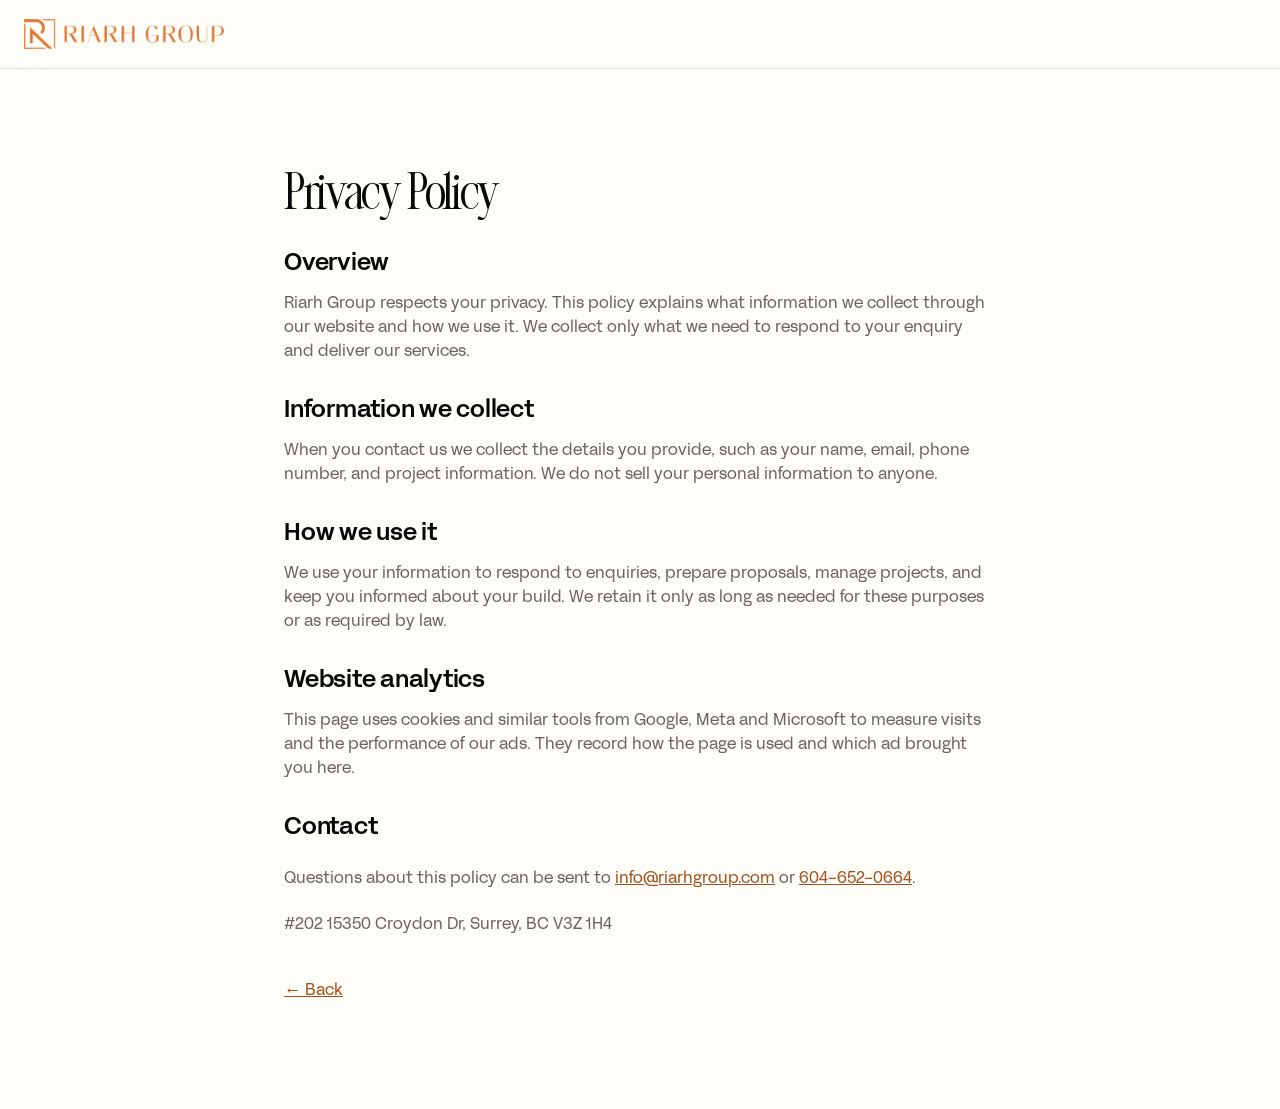
==== commit 2b23aaaa: "Riarh Group commercial landing page" ====
--- a/privacy.html
+++ b/privacy.html
@@ -10,7 +10,7 @@
 <link rel="stylesheet" href="styles.css">
 <style>
 .sec{padding:var(--s9) 0}
-.pp{max-width:760px}.pp h1{font-size:var(--fs-h2)}.pp h2{font:500 var(--fs-h3)/1.3 var(--b);margin:var(--s6) 0 var(--s3)}
+.pp{max-width:760px}.pp h1{font-size:var(--fs-h2)}.pp h2{font:500 var(--fs-title)/var(--lh-title) var(--b);margin:var(--s6) 0 var(--s3)}
 .pp p{color:var(--mute)}.pp a{display:inline-flex;align-items:center;min-height:44px}.pp p+p{margin-top:var(--s3)}
 </style>
 </head>
--- a/styles.css
+++ b/styles.css
@@ -25,20 +25,21 @@
   --on-dark:#fffdf8; --on-dark-mute:#a8a29a; --dline:rgba(255,253,248,.16); --dline-2:rgba(255,253,248,.3);
   --accent:#da7734; --accent-d:#c4652a; --accent-t:#a3521f; --accent-wash:#f8e9dd; --tan:#b99f7c;
   --err-paper:#b42318;
-  /* type scale (10 sizes) */
-  --fs-h1:clamp(34px,3.9vw,56px); --fs-callout:clamp(17px,1.65vw,23px); --fs-h2:clamp(30px,3.2vw,46px);
-  --fs-h3:21px; --fs-lg:19px; --fs-body:17px; --fs-sm:15px; --fs-label:13px;
-  --fs-num:clamp(56px,6.6vw,96px); --fs-xs:11px;
+  /* type scale: 7 sizes, 4 line heights. The display face is for h1, h2 and the rent total only. */
+  --fs-num:clamp(48px,6.4vw,88px); --fs-h1:clamp(32px,4vw,56px); --fs-h2:clamp(26px,2.8vw,40px);
+  --fs-title:24px; --fs-body:16px; --fs-sm:14px; --fs-label:12px;
+  --lh-tight:1.1; --lh-title:1.3; --lh-display:1.44; --lh-body:1.5;
   /* 4px spacing scale */
   --s1:4px; --s2:8px; --s3:12px; --s4:16px; --s5:24px; --s6:32px; --s7:48px; --s8:64px; --s9:96px;
-  --radius:10px; --radius-l:14px; --max:1320px; --pad:var(--s5); --sec:var(--s9);
+  --r-sm:4px; --r:8px; --r-lg:16px; --h-control:48px; --h-min:44px;
+  --max:1320px; --pad:var(--s5); --sec:var(--s9);
   --d:"Riarh Display","Silver Editorial","Times New Roman",serif;
   --b:"Acid Grotesk","Acid Fallback",system-ui,-apple-system,"Segoe UI",sans-serif;
   --xo:cubic-bezier(.16,1,.3,1);
 }
 *,*::before,*::after{box-sizing:border-box}
 html{-webkit-text-size-adjust:100%;scroll-behavior:smooth;scroll-padding-top:84px;color-scheme:light}
-body{margin:0;background:var(--bg);color:var(--ink);font:400 var(--fs-body)/1.6 var(--b);-webkit-font-smoothing:antialiased}
+body{margin:0;background:var(--bg);color:var(--ink);font:400 var(--fs-body)/var(--lh-body) var(--b);-webkit-font-smoothing:antialiased}
 img{max-width:100%;display:block;height:auto}
 figure{margin:0}
 [hidden]{display:none!important}
@@ -46,16 +47,18 @@
 h1,h2,h3{margin:0;font-weight:400}
 h1,h2{font-family:var(--d);letter-spacing:-.01em}
 /* Silver Editorial's ascenders + descenders measure ~1.36em of ink (p/y/g over l/k/d): below ~1.42 they touch. */
-h1{font-size:var(--fs-h1);line-height:1.44}
-h2{font-size:var(--fs-h2);line-height:1.42}
-h3{font:500 var(--fs-h3)/1.3 var(--b)}
+h1{font-size:var(--fs-h1);line-height:var(--lh-display)}
+h2{font-size:var(--fs-h2);line-height:var(--lh-display)}
+h3{font:500 var(--fs-title)/var(--lh-title) var(--b)}
+/* the proof line sits directly above every booking button */
+.proof{font:500 var(--fs-body)/var(--lh-body) var(--b)}
 p,ul,ol{margin:0}
 ::selection{background:var(--accent);color:var(--ink)}
 .wrap{max-width:var(--max);margin:0 auto;padding:0 var(--pad)}
 .sr{position:absolute!important;width:1px;height:1px;overflow:hidden;clip:rect(0 0 0 0);white-space:nowrap}
 
 /* Buttons: one primary style everywhere; ghost is the same shape outlined. */
-.btn{display:inline-flex;align-items:center;justify-content:center;gap:var(--s3);min-height:52px;padding:0 var(--s5);border-radius:8px;
+.btn{display:inline-flex;align-items:center;justify-content:center;gap:var(--s3);min-height:var(--h-control);padding:0 var(--s5);border-radius:var(--r);
   background:var(--accent);color:var(--ink);border:1.5px solid var(--accent);font:500 var(--fs-body)/1 var(--b);text-decoration:none;cursor:pointer;
   transition:background .15s,border-color .15s,translate .15s}
 .btn:hover{background:var(--accent-d);border-color:var(--accent-d)}
@@ -64,213 +67,192 @@
 .btn.ghost:hover{border-color:var(--accent-t);color:var(--accent-t)}
 .btn svg{width:18px;height:18px}
 :focus-visible{outline:3px solid var(--accent-t);outline-offset:2px}
+.step legend:focus{outline:none}   /* focus is moved here by script for screen readers on each new step; it is not a control, so no ring */
 
 /* ---------- Header ---------- */
 .top{position:sticky;top:0;z-index:40;background:var(--bg);border-bottom:1px solid var(--line)}
-.top .wrap{display:flex;align-items:center;justify-content:space-between;height:68px}
-.top .logo{display:inline-flex;align-items:center;min-height:44px}
+.top .wrap{display:flex;align-items:center;gap:var(--s3);height:68px}
+.top .logo{display:inline-flex;align-items:center;min-height:var(--h-min);margin-right:auto}
 .top .logo img{width:200px;height:auto}
-.top .phone{display:inline-flex;align-items:center;gap:var(--s2);font:500 var(--fs-sm)/1 var(--b);color:var(--ink);text-decoration:none;
-  border:1px solid var(--line-2);border-radius:8px;padding:var(--s3) var(--s4);min-height:44px}
+.top .phone{display:inline-flex;align-items:center;gap:var(--s2);font:500 var(--fs-body)/1 var(--b);color:var(--ink);text-decoration:none;
+  border:1px solid var(--line-2);border-radius:var(--r);padding:var(--s3) var(--s4);min-height:var(--h-min)}
 .top .phone svg{width:16px;height:16px;color:var(--accent-t)}
 .top .phone:hover{border-color:var(--accent-t)}
-
-/* ---------- Hero: words left, the form sitting on a finished interior right ---------- */
-/* The photo panel runs from the form column to the right edge of the screen and from the top of the hero to its
-   bottom, so the form never floats over empty page: the hero ends 32px under the form. */
+/* desktop: the booking button joins the header once the hero form has scrolled away (app.js) */
+.top-cta{min-height:var(--h-min)}
+.top .phone{order:1}   /* the phone keeps the right edge, so it does not jump when the booking button comes and goes */
+.hold .hero h1,.hold .callout{visibility:hidden}   /* ?v= / ?a=: until app.js has set the headline (head script, 1.5 s at most) */
+
+/* ---------- Hero: proof, who it is for, the promise and the offer on the centre line; under them the form and the
+   3D build as an even pair, the booking button and its proof under the build ---------- */
 .hero{position:relative;overflow:hidden;border-bottom:1px solid var(--line)}
-.hgrid{display:grid;grid-template-columns:minmax(0,1fr) minmax(0,500px);column-gap:var(--s8)}
-.htext{align-self:center;padding:var(--s6) 0}
-.callout{font:400 var(--fs-callout)/1.35 var(--b);color:var(--accent-t);margin-bottom:var(--s4);max-width:32em}
-.callout em{font-style:normal;color:var(--accent-t)}
-.hero h1{max-width:12.5em}
-.offer{margin-top:var(--s5);font-size:var(--fs-lg);line-height:1.55;color:var(--ink);max-width:46ch}
-.offer b{font-weight:500;color:var(--ink)}
-.h-cta{justify-self:start;margin-top:var(--s5)}
-.hproof{margin-top:var(--s5);font:400 var(--fs-label)/1.5 ui-monospace,SFMono-Regular,Menlo,Consolas,monospace;letter-spacing:.02em;color:var(--mute)}
-.hproof b{font-weight:400;color:inherit}
-.hproof span{margin:0 var(--s2);color:var(--line-2)}
-.hstage{--bleed:calc(max(0px,(100vw - var(--max)) / 2) + var(--pad));position:relative;padding:var(--s8) 0 var(--s6) var(--s6)}
-.hphoto{position:absolute;z-index:0;top:0;bottom:0;left:0;right:calc(-1 * var(--bleed));background:var(--ink-3)}
-/* Desktop: words, the button, the form's first question and the proof line in the left column; the photo card (the
-   3D build while it plays) fills the right column. The wrappers step aside so each piece takes its own grid row. */
+.hgrid{display:grid}
+.htext{padding:var(--s5) 0}
+.chip,.callout,.hero h1,.offer{text-align:center}
+.htext{text-align:center}
+/* one proof line above the callout */
+.chip{display:inline-block;margin-bottom:var(--s2);padding:var(--s1) var(--s3);border:1px solid var(--tan);border-radius:var(--r-sm);font:500 var(--fs-sm)/var(--lh-body) var(--b)}
+/* who the page is for: headline class, the qualifier that selects the reader highlighted */
+.callout{font:500 var(--fs-title)/var(--lh-title) var(--b);color:var(--ink);margin-bottom:var(--s2);text-wrap:balance}
+.callout b{font-weight:500;color:var(--accent-t)}
+.offer{margin-top:var(--s2)}
+.hstage{position:relative}
+.hphoto{position:relative;z-index:0;min-width:0;background:var(--ink-3)}   /* min-width:0: iPhone Safari sized the box from its 240px min-height x 16/9 and pushed it 37px off the screen */
+/* what the visitor leaves the call with: at the foot of the form card, gone on the contact step */
+.leave{margin-top:var(--s4);font-size:var(--fs-sm);color:var(--mute)}
+.formcard:has(.step:last-of-type:not([hidden])) .leave{display:none}
+/* the booking button under the build, its proof under the button; on the contact step the form's own submit is the
+   only booking button in the hero */
+.h-ask{display:grid;justify-items:center;gap:var(--s2);margin-top:var(--s3);text-align:center}
+.hero:has(.step:last-of-type:not([hidden])) .h-ask{visibility:hidden}
+/* Desktop: the head runs the full width; the form card and the build card are two equal columns either side of the
+   centre line. The stage wrapper steps aside so both cards sit in the same grid row. */
 @media (min-width:1081px){
-  .hgrid{min-height:min(calc(100svh - 69px),980px);grid-template-columns:minmax(0,480px) minmax(0,1fr);grid-template-rows:1fr repeat(6,auto) 1fr;padding-block:var(--s4)}
-  .htext,.hstage{display:contents}
-  .callout,.hero h1,.offer,.h-cta,.formcard,.hproof{grid-column:1}
-  .callout{grid-row:2}
-  .hero h1{grid-row:3}
-  .offer{grid-row:4;margin-top:var(--s3)}
-  .h-cta{grid-row:5;margin-top:var(--s4)}
-  .formcard{grid-row:6}
-  .hproof{grid-row:7;margin-top:var(--s4)}
-  .hcard{grid-column:2;grid-row:2/8;align-self:center}
-  .hphoto{position:relative;aspect-ratio:4/3;right:auto;border-radius:var(--radius-l)}
+  .hgrid{grid-template-columns:repeat(2,minmax(0,500px));justify-content:center;column-gap:var(--s7);padding-block:0 var(--s6)}
+  .htext{grid-column:1/-1;padding:var(--s4) 0 var(--s5)}
+  .hstage{display:contents}
+  .formcard{display:flex;flex-direction:column}
+  .leave{margin-top:auto;padding-top:var(--s4)}
+  .hphoto{aspect-ratio:4/3;border-radius:var(--r-lg)}
   .hphoto img{position:absolute;inset:0}
 }
-.hphoto img{width:100%;height:100%;object-fit:cover}
-.hphoto figcaption{position:absolute;bottom:var(--s4);left:var(--s4);padding:var(--s1) var(--s3);border-radius:6px;background:var(--ink);color:var(--on-dark-mute);font-size:var(--fs-label);line-height:1.6}
-.hphoto figcaption b{font-weight:500;color:var(--on-dark)}
+.hphoto img{width:100%;height:100%;object-fit:contain}   /* the poster is the whole finished unit: never crop it */
+.hphoto figcaption{position:absolute;bottom:var(--s4);left:var(--s4);padding:var(--s1) var(--s3);border-radius:var(--r-sm);background:var(--ink);color:var(--on-dark);font:500 var(--fs-sm)/var(--lh-body) var(--b)}
 .hphoto figcaption::before{content:"";display:inline-block;width:8px;height:8px;margin-right:var(--s2);border-radius:50%;background:var(--accent)}
-.cap-x{white-space:nowrap}
 /* The 3D build (hero3d.js) draws under the photo; the photo stays the LCP element and the resting frame. While the
    build plays the panel shows a blueprint grid and five step labels, the current one lit. */
 .hphoto canvas{position:absolute;inset:0;width:100%;height:100%;display:block;touch-action:pan-y;cursor:grab}
-.hphoto img{position:relative;z-index:2;object-position:62% 50%}
+.hphoto img{position:relative;z-index:2}
+/* while the 3D build runs, the category label lies on the sign's face: hero3d.js sets the matrix every frame */
+.hphoto.is-3d figcaption{top:0;left:0;bottom:auto;width:180px;height:27px;max-width:none;padding:0;display:grid;place-items:center;transform-origin:0 0;border-radius:0;background:none;color:var(--ink);font:500 var(--fs-body)/1 var(--b);white-space:nowrap;pointer-events:none}
+.hphoto.is-3d figcaption::before{content:none}
 @media (min-width:721px){.hphoto{overflow:hidden}}
 .hphoto figcaption{z-index:3}
-.hphoto.is-3d{background:linear-gradient(rgba(8,8,8,.045) 1px,transparent 1px) 0 0/28px 28px,linear-gradient(90deg,rgba(8,8,8,.045) 1px,transparent 1px) 0 0/28px 28px,var(--bg-2)}
-/* the build strip sits under the photo card: on phones always (all steps done at rest), wider screens while it plays */
+.hphoto{background:linear-gradient(rgba(8,8,8,.045) 1px,transparent 1px) 0 0/28px 28px,linear-gradient(90deg,rgba(8,8,8,.045) 1px,transparent 1px) 0 0/28px 28px,var(--bg-2)}
+/* the build strip sits under the photo card and shows only while the build plays (its room is always kept) */
 .h-steps{display:grid;grid-template-columns:repeat(5,minmax(0,1fr));gap:var(--s2);margin:var(--s3) 0 0;padding:0;list-style:none}
-@media (min-width:721px){.h-steps:not(.is-live){visibility:hidden}}
-.h-steps li{display:grid;gap:6px;font:500 var(--fs-label)/1.25 var(--b);color:var(--mute);min-width:0}
-.h-steps li::before{content:"";display:block;height:3px;border-radius:2px;background:var(--paper-line)}
+.h-steps:not(.is-live){visibility:hidden}
+.h-steps li{display:grid;gap:var(--s1);font:500 var(--fs-label)/var(--lh-title) var(--b);color:var(--mute);min-width:0}
+.h-steps li::before{content:"";display:block;height:4px;border-radius:var(--r-sm);background:var(--paper-line)}
 .h-steps.h-narrow{gap:var(--s1)}
-/* each step has a long and a short label: the short one on phones and narrow cards */
-.h-steps .sh,.h-steps.h-narrow .lg{display:none}
-.h-steps.h-narrow .sh{display:inline}
-@media (max-width:720px){.h-steps .lg{display:none}.h-steps .sh{display:inline}}
-.h-steps.h-narrow li{font-size:var(--fs-xs)}
-.h-steps.h-two{grid-template-columns:repeat(3,minmax(0,1fr));row-gap:var(--s2)}
 .h-steps li.on,.h-steps li.done{color:var(--ink)}
 .h-steps li.on::before{background:var(--accent)}
 .h-steps li.done::before{background:var(--ink)}
-.h-play{position:absolute;z-index:3;top:var(--s4);right:var(--s4);min-height:44px;padding:0 var(--s4);border:0;border-radius:8px;background:var(--card);color:var(--ink);
-  font:500 var(--fs-label)/1 var(--b);cursor:pointer;box-shadow:0 6px 18px rgba(8,8,8,.18)}
-.h-play:hover{color:var(--accent-t)}
-.h-pause{position:absolute;z-index:3;bottom:var(--s4);right:var(--s4);display:grid;place-items:center;width:44px;height:44px;padding:0;border:0;border-radius:8px;background:var(--card);color:var(--ink);cursor:pointer;box-shadow:0 6px 18px rgba(8,8,8,.18)}
+.h-pause{position:absolute;z-index:3;bottom:var(--s4);right:var(--s4);display:grid;place-items:center;width:var(--h-min);height:var(--h-min);padding:0;border:0;border-radius:var(--r);background:var(--card);color:var(--ink);cursor:pointer;box-shadow:0 6px 18px rgba(8,8,8,.18)}
 .h-pause svg{width:16px;height:16px;fill:currentColor;stroke:currentColor;stroke-width:2.2;stroke-linecap:round;stroke-linejoin:round}
 .h-pause:hover{color:var(--accent-t)}
 
 /* ---------- Form (cream card on the photo) ---------- */
-.formcard{position:relative;max-width:460px;background:var(--card);color:var(--ink);border-radius:16px;padding:var(--s6);box-shadow:0 24px 60px rgba(8,8,8,.32)}
-.f-top{display:flex;justify-content:space-between;align-items:baseline;gap:var(--s3)}
-.f-note{font-size:var(--fs-label);color:var(--mute)}
-.f-count{font-size:var(--fs-label);color:var(--mute);white-space:nowrap}
-.f-bar{height:5px;background:var(--paper-line);border-radius:5px;margin:var(--s3) 0 var(--s5);overflow:hidden}
-.f-bar i{display:block;height:100%;width:0;background:var(--accent);border-radius:5px;transition:width .35s ease}
+.formcard{position:relative;background:var(--card);color:var(--ink);border-radius:var(--r-lg);padding:var(--s6);box-shadow:0 24px 60px rgba(8,8,8,.32)}
+.f-top{display:flex;flex-wrap:wrap;justify-content:space-between;align-items:baseline;gap:0 var(--s3)}
+.f-count{margin-left:auto;font-size:var(--fs-sm);color:var(--mute);white-space:nowrap;font-variant-numeric:tabular-nums}
+/* the proof line is in the chip above the headline; in the card it shows on the contact step, directly above the submit */
+.formcard:not(:has(.step:last-of-type:not([hidden]))) .f-top .proof{display:none}
+.f-bar{height:4px;background:var(--paper-line);border-radius:var(--r-sm);margin:var(--s2) 0 var(--s4);overflow:hidden}
+.f-bar i{display:block;height:100%;width:0;background:var(--accent);border-radius:var(--r-sm);transition:width .35s ease}
+/* the form keeps the height of step 1 (four rows of answers), so the card does not shrink on steps 2 and 3 */
+#lead{min-height:256px}
 .step{border:0;margin:0;padding:0;min-width:0}
-.step legend{font:400 var(--fs-h3)/1.3 var(--d);color:var(--ink);padding:0;margin-bottom:var(--s4)}
-.opts{display:grid;gap:var(--s2)}
-.opts.two{grid-template-columns:1fr 1fr}
-.opt{position:relative;display:flex;align-items:center;gap:var(--s3);min-height:52px;padding:var(--s3) var(--s4);border:1.5px solid var(--paper-line);
-  border-radius:var(--radius);cursor:pointer;font-size:var(--fs-sm);line-height:1.3;color:var(--ink);background:var(--opt);transition:border-color .15s,background .15s,scale .15s}
+.step legend{font:500 var(--fs-title)/var(--lh-title) var(--b);color:var(--ink);padding:0;margin-bottom:var(--s3)}
+.opts{display:grid;grid-template-columns:1fr 1fr;gap:var(--s2)}
+.opt{position:relative;display:flex;align-items:center;min-height:var(--h-control);padding:var(--s1) var(--s3);border:1.5px solid var(--paper-line);
+  border-radius:var(--r);cursor:pointer;line-height:var(--lh-title);color:var(--ink);background:var(--opt);transition:border-color .15s,background .15s,scale .15s}
 .opt:hover{border-color:var(--tan)}
 .opt:active{scale:.985}
 .opt input{position:absolute;opacity:0;pointer-events:none}
-.opt .tick{flex:none;width:20px;height:20px;border-radius:50%;border:1.5px solid #9b9187;display:grid;place-items:center;transition:background .15s,border-color .15s}
-.opt .tick::after{content:"";width:10px;height:10px;border-radius:50%;background:var(--card);scale:0;transition:scale .15s}
 .opt:has(input:checked){border-color:var(--accent);background:var(--accent-wash)}
-.opt:has(input:checked) .tick{border-color:var(--accent-t);background:var(--accent-t)}
-.opt:has(input:checked) .tick::after{scale:1}
 .opt:has(input:focus-visible){outline:3px solid var(--accent-t);outline-offset:2px}
-.f-nav{display:flex;align-items:center;justify-content:space-between;gap:var(--s3);margin-top:var(--s5)}
-.f-back{background:none;border:0;color:var(--mute);font:400 var(--fs-sm) var(--b);cursor:pointer;padding:var(--s3) var(--s1);min-height:48px}
+.f-nav{display:flex;align-items:center;justify-content:space-between;gap:var(--s3);margin-top:var(--s4)}
+.f-back{background:none;border:0;color:var(--mute);font:400 var(--fs-sm) var(--b);cursor:pointer;padding:var(--s3) var(--s1);min-height:var(--h-control)}
 .f-back:hover{color:var(--ink)}
-.f-nav .btn{flex:1}
+.f-nav .btn{flex:1;padding:0 var(--s3);white-space:nowrap}
 .f-nav:has(.f-back[hidden]):has(.btn[hidden]){display:none}
 .fields{display:grid;grid-template-columns:1fr 1fr;gap:var(--s3)}
 .fields .full{grid-column:1/-1}
 .field label{display:block;font-size:var(--fs-sm);color:var(--ink);margin-bottom:var(--s1)}
-.callnote{margin:calc(-1 * var(--s2)) 0 var(--s4);font-size:var(--fs-sm);color:var(--mute)}
-.notes summary{cursor:pointer;font-size:var(--fs-sm);color:var(--accent-t);min-height:44px;display:flex;align-items:center;list-style:none}
+.callnote{margin:0 0 var(--s4);font-size:var(--fs-sm);color:var(--mute)}
+.notes summary{cursor:pointer;font-size:var(--fs-sm);color:var(--accent-t);min-height:var(--h-min);display:flex;align-items:center;list-style:none}
 .notes summary::-webkit-details-marker{display:none}
 .notes summary span{color:var(--mute);margin-left:var(--s1)}
 .notes input,.notes textarea{margin-top:var(--s2)}
-.field input,.field textarea{width:100%;min-height:48px;padding:var(--s3) var(--s4);border:1.5px solid var(--paper-line);border-radius:8px;
-  font:400 16px/1.4 var(--b);color:var(--ink);background:var(--opt)}
+.field input,.field textarea{width:100%;min-height:var(--h-control);padding:var(--s3) var(--s4);border:1.5px solid var(--paper-line);border-radius:var(--r);
+  font:400 var(--fs-body)/var(--lh-body) var(--b);color:var(--ink);background:var(--opt)}
+/* browser autofill keeps the page's field colours */
+.field input:autofill{-webkit-text-fill-color:var(--ink);box-shadow:0 0 0 100px var(--opt) inset}
 .field textarea{min-height:72px;resize:vertical}
 .field input::placeholder,.field textarea::placeholder{color:var(--mute)}
 .field input:focus,.field textarea:focus{border-color:var(--accent-t);outline:none;box-shadow:0 0 0 3px rgba(218,119,52,.22)}
-.field .err{display:none;font-size:var(--fs-label);color:var(--err-paper);margin-top:var(--s1)}
+.field .err{display:none;font-size:var(--fs-sm);color:var(--err-paper);margin-top:var(--s1)}
 .field.bad input{border-color:var(--err-paper)}
 .field.bad .err{display:block}
 .step-err{display:none;font-size:var(--fs-sm);color:var(--err-paper);margin-top:var(--s3)}
 .step.bad .step-err{display:block}
-.note{margin-top:var(--s3);padding:var(--s3);border-radius:8px;background:var(--accent-wash);font-size:var(--fs-sm);color:var(--ink)}
-.f-foot{display:flex;justify-content:space-between;align-items:center;gap:var(--s3);margin-top:var(--s4);padding-top:var(--s3);border-top:1px solid var(--paper-line);font-size:var(--fs-label);color:var(--mute)}
-.f-foot a{color:var(--mute);display:inline-flex;align-items:center;min-height:44px}
+/* the privacy link sits beside the submit button: on the contact step only */
+.f-foot{display:none;margin-top:var(--s2);font-size:var(--fs-sm)}
+.formcard:has(.step:last-of-type:not([hidden])) .f-foot{display:block}
+.f-foot a{color:var(--mute);display:inline-flex;align-items:center;min-height:var(--h-min)}
 .f-msg{margin-top:var(--s3);font-size:var(--fs-sm);color:var(--err-paper)}
-/* answers wrap as a row of chips; the progress bar appears from step 2 on */
-.formcard .opts{display:flex;flex-wrap:wrap;gap:var(--s2)}
-.formcard .opt{min-height:44px;padding:0 var(--s4)}
-.opt .tick{display:none}
-.formcard:has(.step:first-of-type:not([hidden])) .f-bar{display:none}
+.f-msg:empty{display:none}
 /* desktop: the form sits in the words column as a flat card */
 @media (min-width:1081px){
-  .formcard{margin-top:var(--s4);padding:var(--s5);box-shadow:none;border:1px solid var(--paper-line)}
-  .f-bar{margin:var(--s2) 0 var(--s4)}
-  .f-nav{margin-top:var(--s3)}
-  .f-nav .btn{min-height:48px}
-  .f-foot{margin-top:var(--s3);padding-top:0}
+  .formcard{padding:var(--s5);box-shadow:none;border:1px solid var(--paper-line)}
 }
 @media (prefers-reduced-motion:no-preference){.step.in{animation:stepIn .28s var(--xo)}}
 @keyframes stepIn{from{translate:0 6px}to{translate:0 0}}
 
-/* ---------- Scene 02, the offer: your answers become a scoped fit-out review sheet ---------- */
-.rv{background:var(--bg-2);padding:var(--s9) 0}
-.rv-g{position:relative;display:grid;grid-template-columns:minmax(0,.82fr) minmax(0,1.18fr);gap:var(--s7);align-items:center}
-.o-beams{position:absolute;inset:0;z-index:3;width:100%;height:100%;pointer-events:none;overflow:visible}
-.o-b0{fill:none;stroke:var(--accent);stroke-opacity:.55;stroke-width:2.5;stroke-linejoin:round}
-.o-b1{fill:none;stroke:var(--accent);stroke-width:3;stroke-linecap:round;stroke-linejoin:round;filter:drop-shadow(0 0 5px rgba(218,119,52,.8))}
-.o-in{position:relative;z-index:2;display:grid;gap:var(--s5);align-content:center}
-.o-q{display:grid;gap:var(--s2)}
-.o-lab{font-size:var(--fs-label);letter-spacing:.12em;text-transform:uppercase;color:var(--mute)}
-.o-row{display:flex;flex-wrap:wrap;gap:var(--s2);align-items:center}
-.chip{display:inline-flex;align-items:center;min-height:44px;padding:0 var(--s3);border:1.5px solid var(--paper-line);border-radius:var(--radius);
-  background:var(--card);color:var(--ink);font:400 var(--fs-sm)/1 var(--b);white-space:nowrap;transition:border-color .15s,background .15s}
-button.chip{cursor:pointer}
-button.chip:hover{border-color:var(--tan)}
-.chip[aria-pressed="true"],#o-size{border-color:var(--accent);background:var(--accent-wash)}
-.ex{display:inline-block;padding:var(--s1) 6px;border-radius:5px;background:var(--accent-wash);color:var(--accent-t);font:500 var(--fs-xs)/1 var(--b);letter-spacing:.08em;text-transform:uppercase;white-space:nowrap}
-.sheet{position:relative;z-index:2;margin-top:var(--s7);background:var(--card);border:1px solid var(--line-2);border-radius:var(--radius-l);box-shadow:0 34px 70px -34px rgba(8,8,8,.3);overflow:clip}
-.sh-top{display:flex;align-items:center;gap:var(--s3);padding:var(--s3) var(--s5);background:var(--bg-2);border-bottom:1px solid var(--paper-line);font-size:var(--fs-sm)}
+/* ---------- Scene 02, the offer: the fit-out review sheet, with an example for the visitor's category ---------- */
+.rv{background:var(--bg-2);padding:var(--sec) 0}
+.rv-g{position:relative;display:grid;justify-items:center;gap:var(--s6)}
+.o-in{text-align:center}
+/* the four-step process as one numbered line (credentials block) */
+.proc{display:grid;grid-template-columns:repeat(4,minmax(0,1fr));width:min(100%,640px);margin:0;padding:0;list-style:none;counter-reset:p}
+.proc li{position:relative;display:grid;justify-items:center;gap:var(--s2);font-weight:500;counter-increment:p}
+.proc li span{max-width:14ch;color:var(--mute);font:400 var(--fs-sm)/var(--lh-body,1.4) var(--b);text-align:center}
+.proc li::before{content:counter(p);position:relative;z-index:1;display:grid;place-items:center;width:32px;height:32px;border-radius:50%;background:var(--ink);color:var(--on-dark);font:500 var(--fs-sm)/1 var(--b)}
+.proc li:not(:last-child)::after{content:"";position:absolute;left:calc(50% + 16px);width:calc(100% - 32px);top:16px;height:1px;background:var(--line-2)}
+.ex{display:inline-block;padding:var(--s1) var(--s2);border-radius:var(--r-sm);background:var(--accent-wash);color:var(--accent-t);font:500 var(--fs-label)/1 var(--b);letter-spacing:.08em;text-transform:uppercase;white-space:nowrap}
+.sheet{position:relative;width:min(100%,880px);background:var(--card);border:1px solid var(--line-2);border-radius:var(--r-lg);box-shadow:0 34px 70px -34px rgba(8,8,8,.3);overflow:clip}
+.sh-top{display:flex;flex-wrap:wrap;align-items:center;gap:var(--s1) var(--s3);padding:var(--s3) var(--s5);background:var(--bg-2);border-bottom:1px solid var(--paper-line)}
+.sh-lw{margin-right:auto;font-weight:500}
 .sh-ico{position:relative;flex:none;width:18px;height:18px}
 .sh-ico svg{position:absolute;inset:0;width:18px;height:18px;fill:none;stroke:var(--ink);stroke-width:1.8}
 .sh-ico .sh-doc{stroke-linejoin:round}
 .sh-ico .sh-spin{stroke:var(--accent);stroke-dasharray:28;stroke-dashoffset:8}
-.sh-top b{font-weight:500}
-.sh-top .ex{margin-left:auto}
-.sh-meta{display:flex;flex-wrap:wrap;gap:var(--s2);padding:var(--s4) var(--s5) var(--s1)}
-.slot{position:relative;display:inline-grid;min-width:96px;height:36px;border:1.5px dashed var(--tan);border-radius:8px}
-.slot b{display:grid;place-items:center;margin:-1.5px;padding:0 var(--s3);border-radius:7px;background:var(--ink);color:var(--on-dark);font:500 var(--fs-sm)/1 var(--b);white-space:nowrap}
-.slot-fl{position:absolute;inset:-6px;border:2px solid var(--accent);border-radius:12px;pointer-events:none}
-.sh-body{display:grid;grid-template-columns:repeat(3,minmax(0,1fr));gap:var(--s5);padding:var(--s1) var(--s5) var(--s2)}
+.sh-body{display:grid;grid-template-columns:repeat(3,minmax(0,1fr));gap:var(--s5);padding:var(--s4) var(--s5) var(--s2)}
 .sh-sec{display:grid;gap:var(--s3);align-content:start;padding:var(--s4) 0}
-.sh-sec h3{position:relative;min-height:calc(2.84em + var(--s4));padding-top:var(--s4);font:400 var(--fs-h3)/1.42 var(--d)}
-.sh-sec h3::before{content:"";position:absolute;left:0;right:0;top:0;height:1.5px;background:var(--ink);transform-origin:0 50%;transform:scaleX(var(--rule,1))}
+.sh-sec h3{position:relative;min-height:calc(2.6em + var(--s4));padding-top:var(--s4)}
+.sh-sec h3::before{content:"";position:absolute;left:0;right:0;top:0;height:2px;background:var(--ink);transform-origin:0 50%;transform:scaleX(var(--rule,1))}
 .sh-sec ul{list-style:none;padding:0;display:grid;gap:var(--s2)}
-.sh-sec li{position:relative;display:flex;gap:var(--s2);align-items:flex-start;line-height:1.35}
-.sh-sec li svg{flex:none;width:17px;height:17px;margin-top:3px;color:var(--accent-t)}
-.sh-sk{position:absolute;left:26px;top:6px;width:min(80%,190px);height:11px;border-radius:4px;background:var(--bg-2);transform-origin:0 50%}
-.sh-foot{display:flex;flex-wrap:wrap;gap:var(--s3);align-items:center;justify-content:space-between;padding:var(--s4) var(--s5);border-top:1px solid var(--paper-line);background:var(--bg-2)}
-.sh-foot p{font-size:var(--fs-sm)}
+.sh-sec li{position:relative;display:flex;gap:var(--s2);align-items:flex-start;line-height:var(--lh-title)}
+.sh-sec li svg{flex:none;width:16px;height:16px;margin-top:var(--s1);color:var(--accent-t)}
+.sh-sk{position:absolute;left:24px;top:4px;width:min(80%,190px);height:12px;border-radius:var(--r-sm);background:var(--bg-2);transform-origin:0 50%}
+.sh-foot{display:flex;flex-direction:column;gap:var(--s3);align-items:center;text-align:center;padding:var(--s4) var(--s5);border-top:1px solid var(--paper-line);background:var(--bg-2)}
 .team{grid-column:1/-1}
 
 /* ---------- Scene 03, the rent clock (dark band): the visitor's own rent, a shut door and a 52-week board ---------- */
-.cost{background:var(--ink);color:var(--on-dark);padding:var(--s9) 0}
-.cost-g{display:grid;grid-template-columns:minmax(0,.72fr) minmax(0,1.28fr);grid-template-areas:"t vis" "cta vis";gap:var(--s6) var(--s8);align-items:start}
-.cost-t{grid-area:t;position:relative;z-index:1}
+.cost{background:var(--ink);color:var(--on-dark);padding:var(--sec) 0}
+.cost-g{display:grid;justify-items:center;gap:var(--s6);text-align:center}
+.cost-t{position:relative;z-index:1;display:grid;justify-items:center}
 .cost h2{color:var(--on-dark)}
-.calc{display:grid;gap:var(--s4);margin-top:var(--s5)}
+.calc{display:grid;grid-template-columns:repeat(2,minmax(0,240px));justify-content:center;align-items:start;gap:var(--s4) var(--s6);margin-top:var(--s5)}
+.calc-how{grid-column:1/-1}
 .cf label{display:block;font-size:var(--fs-label);letter-spacing:.12em;text-transform:uppercase;color:var(--on-dark-mute);margin-bottom:var(--s2)}
 /* the Example values are real values in the controls, each labelled Example until the visitor changes it */
-.cf-row{display:flex;align-items:center;gap:var(--s3)}
-.cf-out{font:500 var(--fs-h3)/1.2 var(--b);color:var(--on-dark);font-variant-numeric:tabular-nums}
-.cf-box{display:flex;align-items:center;width:min(100%,200px);border:1.5px solid var(--dline-2);border-radius:8px;background:var(--ink-2);transition:border-color .15s}
+.cf-row{display:flex;align-items:center;justify-content:center;gap:var(--s3)}
+.cf-out{font:500 var(--fs-title)/var(--lh-title) var(--b);color:var(--on-dark)}
+.cf-box{display:flex;flex:none;align-items:center;width:200px;max-width:100%;border:1.5px solid var(--dline-2);border-radius:var(--r);background:var(--ink-2);transition:border-color .15s}
 .cf-box:focus-within{border-color:var(--accent);box-shadow:0 0 0 3px rgba(218,119,52,.3)}
-.cf-box input{flex:1;width:0;min-width:0;min-height:56px;padding:var(--s2) var(--s4);border:0;background:transparent;color:var(--on-dark);font:500 var(--fs-h3)/1 var(--b);outline:none}
-.cf-range{display:block;width:100%;height:28px;margin:var(--s3) 0 0;background:transparent;cursor:ew-resize;-webkit-appearance:none;appearance:none}
+.cf-box input{flex:1;width:0;min-width:0;min-height:var(--h-control);padding:var(--s2) var(--s4);border:0;background:transparent;color:var(--on-dark);font:500 var(--fs-title)/1 var(--b);outline:none}
+.cf-range{display:block;width:100%;height:var(--h-min);margin:0;background:transparent;cursor:ew-resize;-webkit-appearance:none;appearance:none}
 /* a drawn track (filled up to the thumb by --v, set from app.js) so it reads on the dark band */
-.cf-range::-webkit-slider-runnable-track{height:6px;border-radius:3px;background:linear-gradient(90deg,var(--accent) var(--v,21.6%),var(--dline-2) 0)}
-.cf-range::-moz-range-track{height:6px;border-radius:3px;background:linear-gradient(90deg,var(--accent) var(--v,21.6%),var(--dline-2) 0)}
-.cf-range::-webkit-slider-thumb{-webkit-appearance:none;width:20px;height:20px;margin-top:-7px;border-radius:50%;border:3px solid var(--on-dark);background:var(--accent)}
-.cf-range::-moz-range-thumb{width:14px;height:14px;border-radius:50%;border:3px solid var(--on-dark);background:var(--accent)}
-.cf-range:focus-visible{outline:3px solid var(--accent);outline-offset:4px;border-radius:4px}
+.cf-range::-webkit-slider-runnable-track{height:8px;border-radius:var(--r-sm);background:linear-gradient(90deg,var(--accent) var(--v,21.6%),var(--dline-2) 0)}
+.cf-range::-moz-range-track{height:8px;border-radius:var(--r-sm);background:linear-gradient(90deg,var(--accent) var(--v,21.6%),var(--dline-2) 0)}
+.cf-range::-webkit-slider-thumb{-webkit-appearance:none;width:24px;height:24px;margin-top:-8px;border-radius:50%;border:3px solid var(--on-dark);background:var(--accent)}
+.cf-range::-moz-range-thumb{width:18px;height:18px;border-radius:50%;border:3px solid var(--on-dark);background:var(--accent)}
+.cf-range:focus-visible{outline:3px solid var(--accent);outline-offset:4px;border-radius:var(--r-sm)}
 .calc-how{font-size:var(--fs-sm);color:var(--on-dark-mute)}
-.calc-cta{grid-area:cta;justify-self:start;align-self:end}
-.r-vis{grid-area:vis;display:grid;gap:var(--s4);min-width:0}
-.r-top{display:grid;grid-template-columns:auto minmax(0,1fr);gap:var(--s6);align-items:center}
+.r-vis{display:grid;gap:var(--s4);min-width:0;width:min(100%,760px)}
+.r-top{display:grid;grid-template-columns:auto auto;justify-content:center;gap:var(--s6);align-items:center}
 .r-shopw{position:relative;width:clamp(124px,17vw,250px)}
 .r-glow{position:absolute;inset:-30% -10% -10% -45%;background:radial-gradient(45% 45% at 62% 62%,rgba(218,119,52,.55),transparent 70%);pointer-events:none}
 .r-shop{position:relative;display:block;width:100%;height:auto;overflow:visible}
@@ -280,20 +262,16 @@
 .r-sign{fill:var(--accent)}
 /* resting frame: the door has swung open on its hinge (left edge) and the unit is lit */
 .r-door{fill:var(--ink-3);stroke:var(--on-dark);stroke-width:2;vector-effect:non-scaling-stroke;transform-box:fill-box;transform-origin:0 50%;transform:scaleX(.14) skewY(-14deg)}
-.calc-out{min-width:0;transform-origin:0 70%}
-.co-t{font-size:var(--fs-lg);line-height:1.4;color:var(--on-dark)}
-.co-t b{display:block;margin-bottom:var(--s2);font:400 var(--fs-num)/1.1 var(--d);color:var(--accent);font-variant-numeric:tabular-nums;letter-spacing:-.01em}
-.co-w{margin-top:var(--s2);font-size:var(--fs-sm);color:var(--on-dark-mute)}
-.co-n{font-weight:400;color:var(--on-dark-mute);font-variant-numeric:tabular-nums}
-.co-n.is-empty{font-weight:400;color:var(--on-dark-mute)}
-.co-l{font-size:var(--fs-sm);color:var(--on-dark-mute)}
+.calc-out{min-width:0;text-align:left;transform-origin:0 70%}
+.co-t{font-size:var(--fs-title);line-height:var(--lh-title);color:var(--on-dark)}
+.co-t b{display:block;margin-bottom:var(--s2);font:400 var(--fs-num)/var(--lh-tight) var(--d);color:var(--accent);font-variant-numeric:tabular-nums;letter-spacing:-.01em}
+/* the weekly figure stays for screen readers (.sr); on screen the total stands alone */
 .co-n.is-empty + .co-l{display:none}
 .cost .ex{background:var(--ink-3);color:#f2a46e}
 .calc-msg{margin-top:var(--s3);font-size:var(--fs-sm);color:#f2b48a}
 .calc-msg:empty{display:none}
-.r-cap{font-size:var(--fs-xs);letter-spacing:.12em;text-transform:uppercase;color:var(--on-dark-mute)}
 .r-grid{display:grid;grid-template-columns:repeat(13,minmax(0,1fr));gap:var(--s1)}
-.r-grid i{position:relative;display:block;aspect-ratio:1;border-radius:3px;background:#262422;box-shadow:inset 0 0 0 1px #34312d;overflow:hidden}
+.r-grid i{position:relative;display:block;aspect-ratio:1;border-radius:var(--r-sm);background:#262422;box-shadow:inset 0 0 0 1px #34312d;overflow:hidden}
 /* --rv (rent block) and --sv (sales) are 0 or 1 at rest from the classes; motion.js drives them per frame */
 .r-grid i.r-f{--rv:1}
 .r-grid i.r-s{--sv:1}
@@ -301,35 +279,32 @@
 .r-grid i::before{content:"";position:absolute;inset:0;background:rgba(255,253,248,.82);opacity:var(--sv,0)}
 /* the first week of sales, where the doors open: a terracotta ring around a cream cell */
 .r-grid i.r-o{outline:2px solid var(--accent);outline-offset:-2px}
-.r-grid i.r-o::before{inset:3px}
-.r-leg{display:flex;flex-wrap:wrap;gap:var(--s2) var(--s5);font-size:var(--fs-label);color:var(--on-dark-mute)}
+.r-grid i.r-o::before{inset:4px}
+.r-leg{display:flex;flex-wrap:wrap;justify-content:center;gap:var(--s2) var(--s5);font-size:var(--fs-sm);color:var(--on-dark-mute)}
 .r-leg span{display:inline-flex;gap:var(--s2);align-items:center}
-.r-leg i{width:12px;height:12px;border-radius:3px;background:var(--accent)}
+.r-leg i{width:12px;height:12px;border-radius:var(--r-sm);background:var(--accent)}
 .r-leg i.r-s{background:rgba(255,253,248,.82)}
 
 /* ---------- Scene 04, projects: one real build centred at a time ----------
    Base (no JS, phones, reduced motion): a native swipe row with centre snap and a peek of the next card.
    Desktop with motion: motion.js adds .is-scrub on the way in (pinned, scrubbed by scroll). */
-.work{padding:var(--s9) 0;overflow:clip}
-/* pinned scrub (desktop with motion): the block holds under the header for 3.25 screens of scroll */
-.work.is-scrub{height:calc(425svh - 69px);padding:0}
+.work{padding:var(--sec) 0;overflow:clip}
+/* pinned scrub (desktop with motion): the block holds under the header for 1.6 screens of scroll */
+.work.is-scrub{height:calc(260svh - 69px);padding:0}
 .work.is-scrub > .wrap{position:sticky;top:69px;height:calc(100svh - 69px);display:flex;flex-direction:column;justify-content:center}
-.is-swipe .pj-n,.is-swipe .pj-rail{display:block}
-.work-h{display:flex;align-items:baseline;justify-content:space-between;gap:var(--s5);margin-bottom:var(--s6)}
-/* the photos carry this section: its heading is a small label above them */
-.work-h h2{font:500 var(--fs-label)/1.4 var(--b);font-variant-ligatures:none;letter-spacing:.12em;text-transform:uppercase;color:var(--ink)}
-.pj-n{display:none;font-size:var(--fs-sm);color:var(--ink);font-variant-numeric:tabular-nums}
-.pj-n b{font-weight:500;color:var(--accent-t)}
+.is-swipe .pj-rail{display:block}
+@media (hover:hover) and (pointer:fine){.is-swipe .pj-view{scrollbar-width:thin}}   /* a mouse needs something to drag */
+.work-h{margin-bottom:var(--s5);text-align:center}
 .pj-view{margin-inline:calc(-1 * var(--pad));overflow-x:auto;scroll-snap-type:x mandatory;scrollbar-width:none}
 .pj-track{display:flex;gap:var(--s4);padding-inline:var(--pad)}
 .pj-card{flex:0 0 var(--cw,min(68%,880px));display:grid;gap:var(--s3);align-content:start;scroll-snap-align:center;transform-origin:50% 40%}
-.pj-ph{position:relative;aspect-ratio:16/10;border-radius:var(--radius-l);overflow:hidden;background:var(--bg-2)}
+.pj-ph{position:relative;aspect-ratio:16/10;border-radius:var(--r-lg);overflow:hidden;background:var(--bg-2)}
 .pj-ph img{width:100%;height:100%;object-fit:cover}
 .pj-ph::after{content:"";position:absolute;inset:0;background:var(--bg);opacity:var(--dim,0);pointer-events:none}
 .pj-card figcaption{display:flex;flex-wrap:wrap;gap:var(--s1) var(--s3);align-items:center}
-.pj-name{font:400 var(--fs-callout)/1.42 var(--d)}
-.pj-city{font-size:var(--fs-sm);color:var(--mute)}
-.pj-scope{padding:var(--s2) var(--s3);border:1px solid var(--paper-line);border-radius:7px;background:var(--card);font:500 var(--fs-sm)/1 var(--b);transition:background-color .3s,border-color .3s}
+.pj-name{font:500 var(--fs-title)/var(--lh-title) var(--b)}
+.pj-city{color:var(--mute)}
+.pj-scope{padding:var(--s2) var(--s3);border:1px solid var(--paper-line);border-radius:var(--r);background:var(--card);font:500 var(--fs-sm)/1 var(--b);transition:background-color .3s,border-color .3s}
 .pj-card.on .pj-scope{background:var(--accent);border-color:var(--accent)}
 .pj-rail{display:none;position:relative;height:2px;margin-top:var(--s5);background:var(--paper-line)}
 .pj-rail i{position:absolute;inset:0;background:var(--ink);transform-origin:0 50%;transform:scaleX(var(--p,0))}
@@ -338,57 +313,63 @@
   -webkit-mask-image:linear-gradient(90deg,transparent,#000 72px,#000 calc(100% - 72px),transparent);mask-image:linear-gradient(90deg,transparent,#000 72px,#000 calc(100% - 72px),transparent)}
 .anim .is-scrub .pj-track{will-change:transform}
 .is-scrub .pj-rail{display:block}
-.is-scrub .pj-n{display:block}
-/* filled only with confirmed figures; hidden until then */
-.pj-more{display:flex;gap:var(--s5);margin:var(--s2) 0 0;font-size:var(--fs-sm)}
-.pj-more dt{color:var(--mute)}.pj-more dd{margin:0;font-weight:500}
-
-/* ---------- Scene 05, offices: BC and Alberta lean back like a site plan and four pins land ---------- */
-.loc{padding:var(--s9) 0;overflow-x:clip}
-.loc-g{display:grid;grid-template-columns:minmax(0,.62fr) minmax(0,1.38fr);grid-template-areas:"head map" "list map";gap:var(--s5) var(--s7);align-items:start}
-.of-head{grid-area:head;align-self:end}
-.of-badge{display:inline-flex;gap:var(--s2);align-items:center;margin-top:var(--s4);padding:var(--s2) var(--s3);border-radius:8px;background:var(--accent-wash);font:500 var(--fs-sm)/1.2 var(--b)}
-.of-badge i{width:8px;height:8px;border-radius:50%;background:var(--accent)}
-.offices{grid-area:list;list-style:none;margin:0;padding:0;display:grid}
-.office{display:grid;grid-template-columns:minmax(0,1fr) auto;gap:0 var(--s3);padding:var(--s3) 0;border-top:1px solid var(--line)}
-.office:last-child{border-bottom:1px solid var(--line)}
-.office b{font:400 var(--fs-h3)/1.42 var(--d);transition:color .2s}
-.office span{grid-column:1;font-size:var(--fs-sm);color:var(--mute)}
-.office a{grid-column:2;grid-row:1/3;align-self:center;display:inline-flex;align-items:center;min-height:44px;font-weight:500;color:var(--ink);font-variant-numeric:tabular-nums;text-decoration:none}
+
+/* ---------- Scene 05, credentials: three numbers count, the map leans back like a site plan and four pins land,
+   the four offices and the four-step process under it ---------- */
+.loc{padding:var(--sec) 0;overflow-x:clip}
+.loc-g{display:grid;justify-items:center;gap:var(--s6)}
+.of-head{text-align:center}
+.nums{display:grid;grid-template-columns:repeat(3,auto);gap:var(--s4) var(--s8);margin:0;padding:0;list-style:none;text-align:center;color:var(--mute)}
+.nums b{display:block;min-width:4ch;font:500 var(--fs-h2)/var(--lh-tight) var(--b);color:var(--ink)}
+.offices{position:relative;z-index:1;list-style:none;width:100%;margin:0;padding:0;display:grid;grid-template-columns:repeat(4,minmax(0,1fr));gap:0 var(--s5);border-bottom:1px solid var(--line)}   /* above the tilted map plane, so every link takes its tap */
+/* each office: name, street address, phone, directions */
+.office{display:grid;grid-template-columns:minmax(0,1fr) auto;gap:0 var(--s4);align-items:start;padding:var(--s3) 0;border-top:1px solid var(--line)}
+.office b{grid-column:1/-1;font:500 var(--fs-title)/var(--lh-title) var(--b);transition:color .2s}
+.office address{grid-row:2/4;font-style:normal;font-size:var(--fs-sm);color:var(--mute)}
+.office a{display:inline-flex;align-items:flex-start;justify-self:end;min-height:var(--h-min);font-weight:500;color:var(--ink);font-variant-numeric:tabular-nums;text-decoration:none}
+.office .dir{font-size:var(--fs-sm);color:var(--accent-t);text-decoration:underline;text-underline-offset:3px}
 .office.hl b{color:var(--accent-t)}
-.of-map{grid-area:map;min-width:0;padding:2% 64px 4% 2%;perspective:1000px;perspective-origin:50% 0%}
-.of-plane{position:relative;aspect-ratio:600/416;transform-style:preserve-3d;transform:rotateX(var(--tilt,54deg)) rotateZ(-7deg);transform-origin:50% 55%}
-.of-plane svg{position:absolute;inset:0;width:100%;height:100%;overflow:visible;transform:translateZ(-2px)}
+@media (min-width:1081px){.office{grid-template-columns:minmax(0,1fr)}.office a{justify-self:start}.office address{grid-row:auto}}   /* four narrow columns: phone under the address, not beside it */
+/* where Riarh works, by region */
+.areas{display:grid;justify-items:center;gap:var(--s3);margin:0}
+.areas div{display:flex;flex-wrap:wrap;align-items:center;justify-content:center;gap:var(--s2)}   /* one row per province */
+.areas dt{font:500 var(--fs-label)/1 var(--b);letter-spacing:.08em;text-transform:uppercase;color:var(--mute)}
+.areas dd{margin:0;padding:var(--s1) var(--s3);border:1px solid var(--line);border-radius:var(--r-sm);font-size:var(--fs-sm)}
+.of-map{min-width:0;width:min(100%,760px);padding:2% 8% 4%}
+/* The map tilts with no perspective and the pins stand up with a flat counter-stretch (turn back 7deg, stretch by 1/cos tilt): exact, and the same in every browser. Nested preserve-3d laid the pins down on the map on the iPhone engine. */
+.of-plane{position:relative;aspect-ratio:600/416;transform:rotateX(var(--tilt,54deg)) rotateZ(-7deg);transform-origin:50% 55%}
+.of-plane svg{position:absolute;inset:0;width:100%;height:100%;overflow:visible}
 .of-grid{fill:none;stroke:rgba(8,8,8,.07);stroke-width:1}
-.of-ab{fill:#f8f3eb;stroke:var(--tan);stroke-width:1.2}
+.of-ab{fill:rgba(218,119,52,.2);stroke:var(--accent);stroke-width:1.8}
 .of-bc{fill:rgba(218,119,52,.2);stroke:var(--accent);stroke-width:1.8}
 .of-bcg{display:none;fill:var(--accent)}
-.pin{position:absolute;width:0;height:0;transform-style:preserve-3d}
+.pin{position:absolute;width:0;height:0}
 .pin-shadow{position:absolute;left:-12px;top:-6px;width:24px;height:12px;border-radius:50%;background:radial-gradient(closest-side,rgba(8,8,8,.45),rgba(8,8,8,0));transform:scale(var(--fs,1))}
-.pin-stand{position:absolute;left:0;bottom:0;width:0;transform-origin:0 100%;transform-style:preserve-3d;transition:transform .3s var(--xo);
-  transform:rotateZ(7deg) rotateX(calc(-1 * var(--tilt,54deg))) translateY(calc(-1 * var(--dy,0px))) translateZ(var(--lift,0px)) scale(var(--pv,1))}
+.pin-stand{position:absolute;left:0;bottom:0;width:0;transform-origin:0 100%;transition:transform .3s var(--xo);
+  transform:rotateZ(7deg) scaleY(calc(1 / cos(var(--tilt,54deg)))) translateY(calc(-1 * var(--dy,0px) - var(--lift,0px))) scale(var(--pv,1))}
 .is-play .pin-stand{transition:none}
 .pin.up{--lift:14px}
-.pin-stem{position:absolute;left:-2px;bottom:0;width:4px;height:var(--h,40px);border-radius:2px;background:var(--ink)}
+.pin-stem{position:absolute;left:-2px;bottom:0;width:4px;height:var(--h,40px);border-radius:var(--r-sm);background:var(--ink)}
 .pin-top{position:absolute;left:0;bottom:var(--h,40px)}
 .pin-head{position:absolute;left:-7px;top:-7px;width:14px;height:14px;border-radius:50%;background:var(--ink);box-shadow:0 0 0 3px var(--bg)}
 .pin-ring{position:absolute;left:-7px;top:-7px;width:14px;height:14px;border-radius:50%;border:2px solid var(--accent)}
-.pin-lab{position:absolute;top:-12px;right:14px;padding:6px var(--s2);border-radius:6px;background:var(--ink);color:var(--on-dark);font:500 var(--fs-label)/1 var(--b);white-space:nowrap}
-.pin-main .pin-stem{left:-2.5px;width:5px;background:var(--accent)}
+.pin-lab{position:absolute;top:-14px;right:16px;padding:var(--s2);border-radius:var(--r-sm);background:var(--ink);color:var(--on-dark);font:500 var(--fs-label)/1 var(--b);white-space:nowrap}
+.pin-main .pin-stem{background:var(--accent)}
 .pin-main .pin-head{left:-9px;top:-9px;width:18px;height:18px;background:var(--accent)}
 .pin-main .pin-lab{background:var(--accent);color:var(--ink)}
-/* Edmonton and Calgary sit beside the BC/Alberta border: their names go to the right, off the line */
 
 /* ---------- FAQ ---------- */
-.faq{padding:0 0 var(--s9)}
-.faq-g{display:grid;grid-template-columns:minmax(0,4fr) minmax(0,8fr);gap:var(--s7);padding-top:var(--s8);border-top:1px solid var(--line)}
+.faq{padding:0 0 var(--sec)}
+.faq-g{display:grid;justify-items:center;gap:var(--s6);padding-top:var(--s8)}
+.faq h2{text-align:center}
+.faq-g > div{width:min(100%,760px)}
 .faq details{border-bottom:1px solid var(--line)}
 .faq details:first-child{border-top:1px solid var(--line)}
-.faq summary{list-style:none;display:flex;justify-content:space-between;align-items:center;gap:var(--s4);min-height:64px;padding:var(--s4) 0;cursor:pointer;
-  font:400 var(--fs-h3)/1.42 var(--d);color:var(--ink)}
+.faq summary{list-style:none;display:flex;justify-content:space-between;align-items:center;gap:var(--s4);min-height:var(--s8);padding:var(--s4) 0;cursor:pointer;
+  font:500 var(--fs-title)/var(--lh-title) var(--b);color:var(--ink)}
 .faq summary::-webkit-details-marker{display:none}
 /* a plus that turns 45 degrees when the answer opens */
-.faq summary::after{content:"+";flex:none;font:400 var(--fs-h3)/1 var(--b);color:var(--ink);transition:rotate .2s var(--xo)}
+.faq summary::after{content:"+";flex:none;font:400 var(--fs-title)/1 var(--b);color:var(--ink);transition:rotate .2s var(--xo)}
 .faq details[open] summary::after{rotate:45deg}
 .faq details p{padding:0 0 var(--s5);color:var(--mute);max-width:62ch}
 
@@ -396,13 +377,20 @@
    Base (no JS): the plain photo with the sign glow. With JS, .is-lights layers a dimmed copy under a masked lit copy;
    the mask resting at 8% is the scene's last frame, which is also the reduced-motion state. */
 .final{background:var(--ink);color:var(--on-dark)}
-.final-g{display:grid;grid-template-columns:minmax(0,.7fr) minmax(0,1.3fr)}
-.c-panel{display:grid;align-content:center;gap:var(--s6);padding:var(--s9) var(--s7) var(--s9) max(var(--pad),calc((100vw - var(--max)) / 2 + var(--pad)))}
-.final h2{color:var(--on-dark);font-size:var(--fs-h1);max-width:5.8em}
-.final .acts{display:flex;align-items:center;gap:var(--s5);flex-wrap:wrap}
-.final .acts a.tel{color:var(--on-dark-mute);font-size:var(--fs-body);display:inline-flex;align-items:center;gap:var(--s2);min-height:44px;text-decoration:none}
-.final .acts a.tel b{font-weight:500;color:var(--on-dark)}
-.pic{position:relative;overflow:hidden;min-height:clamp(380px,46vw,620px)}
+.final-g{display:grid}
+.c-panel{display:grid;justify-items:center;gap:var(--s6);padding:var(--sec) var(--pad) var(--s8);text-align:center}
+.final h2{color:var(--on-dark)}
+/* what happens after the form, as four numbered steps directly above the booking button */
+.nx{display:grid;grid-template-columns:repeat(4,minmax(0,1fr));width:min(100%,880px);margin:0;padding:0;list-style:none;counter-reset:n}
+.nx li{--i:0;position:relative;display:grid;justify-items:center;align-content:start;gap:var(--s2);padding:0 var(--s2);font-weight:500;counter-increment:n}
+.nx li:nth-child(2){--i:1}
+.nx li:nth-child(3){--i:2}
+.nx li:nth-child(4){--i:3}
+.nx li::before{content:counter(n);position:relative;z-index:1;display:grid;place-items:center;width:32px;height:32px;border-radius:50%;background:var(--accent);color:var(--ink);font:500 var(--fs-sm)/1 var(--b)}
+.nx li:not(:last-child)::after{content:"";position:absolute;left:calc(50% + 16px);width:calc(100% - 32px);top:15px;height:2px;background:var(--accent);transform-origin:0 50%}
+.final .acts{display:grid;justify-items:center;gap:var(--s3)}
+.final .acts a.tel{color:var(--on-dark);font-weight:500;display:inline-flex;align-items:center;min-height:var(--h-min);text-decoration:none}
+.pic{position:relative;overflow:hidden;width:100%;aspect-ratio:21/9;max-height:min(520px,56svh)}
 .pic-lay{position:absolute;inset:0;transform-origin:60% 60%;transform:scale(1.07)}
 .pic-lay img,.pic-dim{position:absolute;inset:0;width:100%;height:100%;object-fit:cover;object-position:50% 72%}
 .pic-dim{background:url(assets/img/final.webp) 50% 72%/cover no-repeat;filter:brightness(.3) saturate(.5)}
@@ -414,6 +402,51 @@
   -webkit-mask-image:linear-gradient(180deg,transparent 0,#000 22%);mask-image:linear-gradient(180deg,transparent 0,#000 22%)}
 .pic-glow{position:absolute;inset:0;background:radial-gradient(40% 24% at 50% 72%,rgba(255,176,96,.36),transparent 70%);mix-blend-mode:screen;pointer-events:none}
 
+/* ---------- Drawn blocks: what the fit-out review fixes, the timeline, who it is not for, the P.S. ----------
+   Each rule is the finished frame. With motion on, motion.js gives a block .pre while it is still below the screen
+   (first frame held) and .in on arrival (the keyframes at the end of this file play once). */
+.why,.nf,.ps{padding:var(--sec) 0}
+.chg{padding:var(--sec) 0;background:var(--bg-2)}
+.ps{border-top:1px solid var(--line)}
+.why-g,.chg-g,.nf-g,.ps-g{display:grid;justify-items:center;gap:var(--s6);text-align:center}
+/* three usual mistakes, each crossed, joined by a line to what the fit-out review does instead */
+.fx{display:grid;gap:var(--s3);width:min(100%,880px);margin:0;padding:0;list-style:none}
+.fx li{--i:0;display:grid;grid-template-columns:minmax(0,1fr) var(--s8) minmax(0,1fr);align-items:center;gap:var(--s3)}
+.fx li:nth-child(2){--i:1}
+.fx li:nth-child(3){--i:2}
+.fx-no,.fx-yes{display:flex;align-items:center;gap:var(--s3);min-height:var(--s8);padding:var(--s3) var(--s4);border-radius:var(--r);font:500 var(--fs-title)/var(--lh-title) var(--b);text-align:left}
+.fx-no{background:var(--bg-2);color:var(--mute)}
+.fx-yes{background:var(--accent-wash)}
+.fx svg{flex:none;width:20px;height:20px}
+.fx-no svg{color:var(--err-paper)}
+.fx-yes svg{color:var(--accent-t)}
+.fx-ln{position:relative;display:block;height:2px;background:var(--ink);transform-origin:0 50%}
+.fx-ln::after{content:"";position:absolute;right:-6px;top:-4px;border:5px solid transparent;border-left-color:var(--ink)}
+/* one line from the fit-out review to opening day: what the space needs is found at the first stop, not during the build */
+.tl{position:relative;width:min(100%,880px);padding-top:var(--s7)}
+.tl-bar{position:absolute;left:12.5%;right:12.5%;top:calc(var(--s7) + 7px);height:2px;background:var(--ink);transform-origin:0 50%}
+.tl-n{display:grid;grid-template-columns:repeat(4,minmax(0,1fr));margin:0;padding:0;list-style:none;font-weight:500}
+.tl-n li{position:relative;display:grid;justify-items:center;align-content:start;gap:var(--s2);padding:0 var(--s1)}
+.tl-n li::before{content:"";position:relative;z-index:1;width:16px;height:16px;border-radius:50%;background:var(--ink);box-shadow:0 0 0 4px var(--bg-2)}
+.tl-n b{font:500 var(--fs-label)/var(--lh-title) var(--b);letter-spacing:.08em;text-transform:uppercase;color:var(--accent-t)}
+.tl-n li:nth-child(3) b{color:var(--mute)}
+.tl-dots{position:absolute;left:0;top:0;display:flex;justify-content:center;gap:var(--s1);width:25%}
+.tl-dots i{display:grid;place-items:center;width:24px;height:24px;border-radius:50%;background:var(--accent);color:var(--ink)}
+.tl-dots svg{width:12px;height:12px}
+.tl-gone{left:50%}
+.tl-gone i{background:none;border:1.5px dashed var(--line-2)}
+/* who the call is not for: two lines struck through, one ticked */
+.nf-l{display:flex;flex-wrap:wrap;justify-content:center;gap:var(--s3) var(--s6);margin:0;padding:0;list-style:none;font:500 var(--fs-title)/var(--lh-title) var(--b)}
+.nf-x{color:var(--mute)}
+.nf-x span{background:linear-gradient(var(--ink),var(--ink)) 0 55%/100% 2px no-repeat}
+.nf-ok{display:inline-flex;align-items:center;gap:var(--s2)}
+.nf-ok svg{flex:none;width:20px;height:20px;color:var(--accent-t)}
+/* P.S.: the call in one breath, the next step, what waiting costs, one button */
+.ps-g{gap:var(--s4)}
+.ps-t{max-width:34em;font-size:var(--fs-title);line-height:var(--lh-title)}
+.ps-t b{font-weight:500;color:var(--accent-t)}
+.ps-u{padding-bottom:var(--s1);background:linear-gradient(var(--accent),var(--accent)) 0 100%/100% 3px no-repeat}
+
 /* ---------- Footer ---------- */
 .foot{padding:var(--s6) 0;font-size:var(--fs-sm);color:var(--mute);border-top:1px solid var(--line)}
 .foot .wrap{display:flex;justify-content:space-between;align-items:center;gap:var(--s5);flex-wrap:wrap}
@@ -421,98 +454,151 @@
 /* words that must never split across lines: "fit-out" in headlines */
 .nw{white-space:nowrap}
 h1,h2{text-wrap:balance}
-.foot a{color:var(--mute);display:inline-flex;align-items:center;min-height:44px}
-
-/* ---------- Sticky mobile CTA ---------- */
+.foot a{color:var(--mute);display:inline-flex;align-items:center;min-height:var(--h-min)}
+.foot img{margin-right:auto}
+
+/* ---------- Phone call bar (pinned for the whole page on phones) ---------- */
 .stick{display:none}
 
 /* ---------- Tablet ---------- */
 @media (max-width:1080px){
-  :root{--sec:80px}
+  :root{--sec:var(--s8)}
   .hgrid{grid-template-columns:1fr}
   .htext{padding:var(--s6) 0 var(--s5)}
-  .hero h1{max-width:none}
   /* form and photo side by side under the words: the photo is as tall as the form, so neither leaves a hole */
   .hstage{display:grid;grid-template-columns:minmax(0,460px) minmax(0,1fr);gap:var(--s4);padding:0 0 var(--s6)}
-  .formcard{order:-1;max-width:none;background:var(--bg-2);border:1px solid var(--paper-line);box-shadow:0 12px 32px rgba(8,8,8,.08)}
+  .formcard{background:var(--bg-2);border:1px solid var(--paper-line);box-shadow:0 12px 32px rgba(8,8,8,.08)}
   .hcard{display:flex;flex-direction:column}
-  .hphoto{flex:1;min-height:240px;position:relative;right:auto;border-radius:var(--radius-l);overflow:hidden}
+  .hphoto{flex:1;min-height:240px;position:relative;right:auto;border-radius:var(--r-lg);overflow:hidden}
   .hphoto img{position:absolute;inset:0}
   .hphoto figcaption{left:var(--s4);max-width:calc(100% - 2 * var(--s4))}
-  .rv-g,.faq-g{grid-template-columns:1fr;gap:var(--s6)}
-  .sheet{margin-top:0}
-  .cost-g{grid-template-columns:1fr;grid-template-areas:"t" "vis" "cta";gap:var(--s6)}
-  .loc-g{grid-template-columns:1fr;grid-template-areas:"head" "map" "list"}
-  .of-map{padding:2% 8% 4%}
-  .final-g{grid-template-columns:1fr}
-  .c-panel{padding:var(--s8) var(--pad)}
-  .pic{min-height:0;aspect-ratio:4/3}
-  .final h2{max-width:none}
+  .offices{grid-template-columns:repeat(2,minmax(0,1fr))}
+}
+/* short laptops (1280x720): a tighter head and a wider build so the whole form stays in the first screen */
+@media (min-width:1081px) and (max-height:800px){
+  .htext{padding:var(--s2) 0 var(--s3)}
+  .hero h1{font-size:var(--fs-h2)}
+  .chip{margin-bottom:var(--s1)}
+  .hphoto{aspect-ratio:16/9}
+}
+/* narrow tablets: form and build share the row equally, so the build is never a thin strip */
+@media (min-width:721px) and (max-width:900px){
+  .hstage{grid-template-columns:repeat(2,minmax(0,1fr))}
+}
+@media (max-width:1080px){
+  .pic{aspect-ratio:16/9}
 }
 
 /* ---------- Mobile ---------- */
 @media (max-width:720px){
-  :root{--sec:var(--s8);--pad:var(--s4);--fs-h1:clamp(28px,7.9vw,30px);--fs-h2:30px;--fs-h3:19px;--fs-lg:17px}
+  :root{--pad:var(--s4);--fs-title:18px;--bar:calc(76px + env(safe-area-inset-bottom))}
+  /* the call bar is pinned for the whole page: the page ends above it and anchors stop above it */
+  html{scroll-padding-top:72px;scroll-padding-bottom:var(--bar)}
+  body{padding-bottom:var(--bar)}
   .top .wrap{height:60px}
-  .top .logo img{width:160px}
-  .top .phone span{display:none}
-  .top .phone{width:48px;height:48px;justify-content:center;padding:0}
-  .top .phone svg{width:20px;height:20px}
-  /* phones: words and the button, the photo card with the build strip under it, the form, then
-     the proof line. The wrappers step aside (display:contents) so each piece takes its own row. */
-  .hgrid{grid-template-columns:minmax(0,1fr);padding:var(--s4) var(--pad) var(--s7)}
+  .top .logo img{width:132px}
+  .top .phone{padding:var(--s3)}
+  .top-cta{display:none}
+  /* phones: the words, the form, then the photo card with the build strip under it. The wrappers step aside
+     (display:contents) so each piece takes its own row. */
+  .hgrid{grid-template-columns:minmax(0,1fr);padding:var(--s2) var(--pad) var(--s7)}
   .htext,.hstage{display:contents}
-  .hero h1{line-height:1.48}
-  .callout{font-size:var(--fs-sm);margin-bottom:var(--s2)}
-  .offer{margin-top:var(--s2);font-size:var(--fs-sm)}
-  .h-cta{grid-row:4;margin-top:var(--s4);min-height:48px}
-  .hcard{grid-row:5;margin-top:var(--s5)}
-  .hphoto{position:relative;inset:auto;aspect-ratio:8/7;border-radius:var(--radius-l);overflow:hidden}
+  .chip{justify-self:center}
+  .formcard{margin-top:var(--s2);padding:var(--s4);background:var(--card);box-shadow:none}
+  /* the step count sits at the end of the progress bar, not on a row of its own */
+  .f-top{position:relative}
+  .f-count{position:absolute;right:0;top:calc(100% + var(--s1) + 2px);line-height:1;transform:translateY(-50%)}
+  .f-bar{margin-right:56px}
+  .hcard{margin-top:var(--s5)}
+  .hphoto{position:relative;inset:auto;aspect-ratio:16/9;border-radius:var(--r-lg);overflow:hidden}
   .hphoto img{position:absolute;inset:0}
   .hphoto figcaption{left:var(--s3);bottom:var(--s3)}
-  .cap-x{display:none}
-  .formcard{grid-row:6;margin-top:var(--s5);padding:var(--s4);background:var(--card);box-shadow:none}
-  .hproof{grid-row:7;margin-top:var(--s4)}
-  .hproof span{margin:0 var(--s1)}
-  .f-bar{margin:var(--s2) 0 var(--s4)}
-  .step legend{margin-bottom:var(--s2)}
-  .opt{min-height:48px;padding:var(--s2) var(--s3)}
   .fields{grid-template-columns:1fr}
-  .f-nav{flex-direction:column;align-items:stretch;gap:var(--s1)}
-  .f-back{align-self:flex-start}
-  .h-play{top:var(--s3);right:var(--s3)}
   .h-pause{bottom:var(--s3);right:var(--s3)}
-  .h-steps li{font-size:var(--fs-xs)}
-  .rv,.cost,.work,.loc{padding:var(--s8) 0}
-  .work-h{margin-bottom:var(--s5)}
-  .sh-top,.sh-meta,.sh-body,.sh-foot{padding-inline:var(--s4)}
+  .proc li{font-size:var(--fs-sm)}
+  .sh-top,.sh-body,.sh-foot{padding-inline:var(--s4)}
   .sh-body{grid-template-columns:1fr;gap:0}
   .sh-sec h3{min-height:0}
   .sh-foot .btn{width:100%}
+  .calc{grid-template-columns:minmax(0,1fr)}
   .r-top{grid-template-columns:104px minmax(0,1fr);gap:var(--s4)}
+  .nums{gap:var(--s4)}
+  .offices{grid-template-columns:minmax(0,1fr)}
+  /* phones: each mistake sits over its fix, a short line between them */
+  .fx{gap:var(--s5)}
+  .fx li{grid-template-columns:minmax(0,1fr);gap:var(--s1)}
+  .fx-ln{justify-self:center;width:2px;height:var(--s4);transform-origin:50% 0}
+  .fx-ln::after{content:none}
+  .tl-n{font-size:var(--fs-sm)}
+  .tl-n .nw{white-space:normal}   /* four narrow columns: the first label takes two lines, it never runs into the next */
+  /* phones: the four steps run down the page, numbers on the left */
+  .nx{grid-template-columns:auto;justify-content:center;gap:var(--s4)}
+  .nx li{grid-template-columns:32px auto;justify-items:start;align-items:center;gap:var(--s3);padding:0;text-align:left}
+  .nx li:not(:last-child)::after{left:15px;top:32px;width:2px;height:calc(100% - 32px + var(--s4));transform-origin:50% 0}
+  .pic{aspect-ratio:4/3}
+  /* phones: the pinned bar's booking button is the P.S. button (one booking button per screen) */
+  .ps .btn,.ps .proof{display:none}
   .pj-card{flex-basis:var(--cw,80%)}
   .r-shopw{width:104px}
-  .pj-card figcaption{display:grid;gap:var(--s1);min-height:98px;align-content:start}
+  .pj-card figcaption{display:grid;grid-template-rows:auto auto 1fr;gap:var(--s1);min-height:96px;align-content:start}
+  .pj-card figcaption .pj-scope{grid-row:3;align-self:end}
   .pj-scope{justify-self:start;margin-top:var(--s1)}
-  .of-map{margin-inline:calc(-1 * var(--pad));padding:4% 2% 6% 0}
-  .of-plane{transform:rotateX(var(--tilt,54deg)) rotateZ(-7deg) scale(1.04)}
-  .pin[data-pin="3"]{--h:10px!important}
+  .of-map{padding:4% 7% 6%}   /* room for Alberta's east edge: the whole map stays on the screen */
   .pin[data-pin="1"]{margin-left:-8px}
-  .pin-lab{padding:5px 7px;font-size:var(--fs-xs)}
-  .faq{padding-bottom:var(--s8)}
+  .pin[data-pin="2"]{--h:12px!important}   /* Calgary's head sat on Edmonton's stem at phone width */
   .faq-g{padding-top:var(--s7)}
+  .final .acts .btn{width:100%}
+  .foot .wrap{gap:0 var(--s4)}
   .stick{display:flex;position:fixed;left:0;right:0;bottom:0;z-index:50;gap:var(--s2);padding:var(--s3) var(--s4) calc(var(--s3) + env(safe-area-inset-bottom));
-    background:var(--bg);border-top:1px solid var(--line);translate:0 110%}
-  /* it slides in, but steps aside at once (never a frame on top of text) */
-  .stick.on{translate:0 0;transition:translate .25s ease}
-  .stick .btn{flex:1;padding:0 var(--s3);font-size:var(--fs-sm)}
+    background:var(--bg);border-top:1px solid var(--line)}
+  .stick .btn{flex:1;padding:0 var(--s3)}
   .stick .call{flex:none;gap:var(--s2);padding:0 var(--s4)}
-  body.has-stick{padding-bottom:76px}
+  /* one booking button per screen: on the contact step the form's own submit is the only one, and the bar's is
+     hidden (app.js) while an in-page booking button is on screen. Call always stays and takes the bar. */
+  body:has(#lead .step:last-of-type:not([hidden])) .stick > .btn[data-goform]{display:none}
+  body:has(#lead .step:last-of-type:not([hidden])) .stick .call,.stick:has(> .btn[hidden]) .call{flex:1}
+}
+/* short phones (under 760px tall): tighter rows, so the offer line, the question and all 8 answers stay above the bar */
+@media (max-width:720px) and (max-height:760px){
+  .hgrid{padding-top:0}
+  .chip{margin-bottom:var(--s1)}
+  .callout{margin-bottom:0}
+  .offer{font-size:var(--fs-sm)}
+  .formcard{margin-top:var(--s1);padding-top:var(--s3)}
+  .f-bar{margin:var(--s1) 56px var(--s2) 0}
+  .step legend{margin-bottom:var(--s2)}
+  .opts{gap:var(--s1)}
+  .opt{min-height:var(--h-min)}
 }
 
 /* The display face draws decorative joins (c-t in "project") when ligatures are on. Kept here, after every `font:`
    shorthand, because the shorthand resets font-variant-ligatures to normal. */
-h1,h2,.step legend,.sh-sec h3,.pj-name,.office b,.co-t b,.co-n,.faq summary{font-variant-ligatures:none}
+h1,h2,.co-t b{font-variant-ligatures:none}
+
+/* Drawn blocks, motion on: marks and lines draw, the found-items move to the first stop, the steps fill in order. */
+@media (prefers-reduced-motion:no-preference){
+  :is(.pre,.in) .fx-no svg{animation:drawMark .35s var(--xo) calc(var(--i) * .35s) both}
+  :is(.pre,.in) .fx-ln{animation:joinFix .4s var(--xo) calc(var(--i) * .35s + .2s) both}
+  :is(.pre,.in) .fx-yes svg{animation:drawMark .35s var(--xo) calc(var(--i) * .35s + .5s) both}
+  :is(.pre,.in) .tl-bar{animation:drawLine 1s var(--xo) both}
+  :is(.pre,.in) .tl-dots:not(.tl-gone){animation:moveFound 1s cubic-bezier(.65,0,.35,1) .3s both}
+  :is(.pre,.in) .tl-dots svg{animation:drawMark .35s var(--xo) 1.3s both}
+  :is(.pre,.in) .nf-x span{animation:drawStrike .5s var(--xo) .1s both}
+  :is(.pre,.in) .nf-x + .nf-x span{animation-delay:.4s}
+  :is(.pre,.in) .nf-ok svg{animation:drawMark .35s var(--xo) .9s both}
+  .nx:is(.pre,.in) li::before{animation:fillStep .3s var(--xo) calc(var(--i) * .4s) both}
+  .nx:is(.pre,.in) li::after{animation:drawLine .4s var(--xo) calc(var(--i) * .4s + .15s) both}
+  :is(.pre,.in) .ps-u{animation:drawUnder .7s var(--xo) .2s both}
+  .pre *,.pre *::before,.pre *::after,.nx.pre li::before,.nx.pre li::after{animation-play-state:paused}
+}
+/* marks wipe in left to right. They used to draw with a stroke dash, which iPhone Safari left blank on some marks. */
+@keyframes drawMark{from{clip-path:inset(0 100% 0 0)}to{clip-path:inset(0)}}
+@keyframes drawLine{from{transform:scale(0)}}
+@keyframes joinFix{from{transform:scale(0)}}
+@keyframes moveFound{from{transform:translateX(200%)}}
+@keyframes drawStrike{from{background-size:0 2px}}
+@keyframes drawUnder{from{background-size:0 3px}}
+@keyframes fillStep{from{background-color:var(--ink-3);color:var(--on-dark)}}
 
 /* Reduced motion: no transitions or animations anywhere; motion.js and hero3d.js do not run their scenes. */
 @media (prefers-reduced-motion:reduce){*{scroll-behavior:auto!important;transition:none!important;animation:none!important}}
